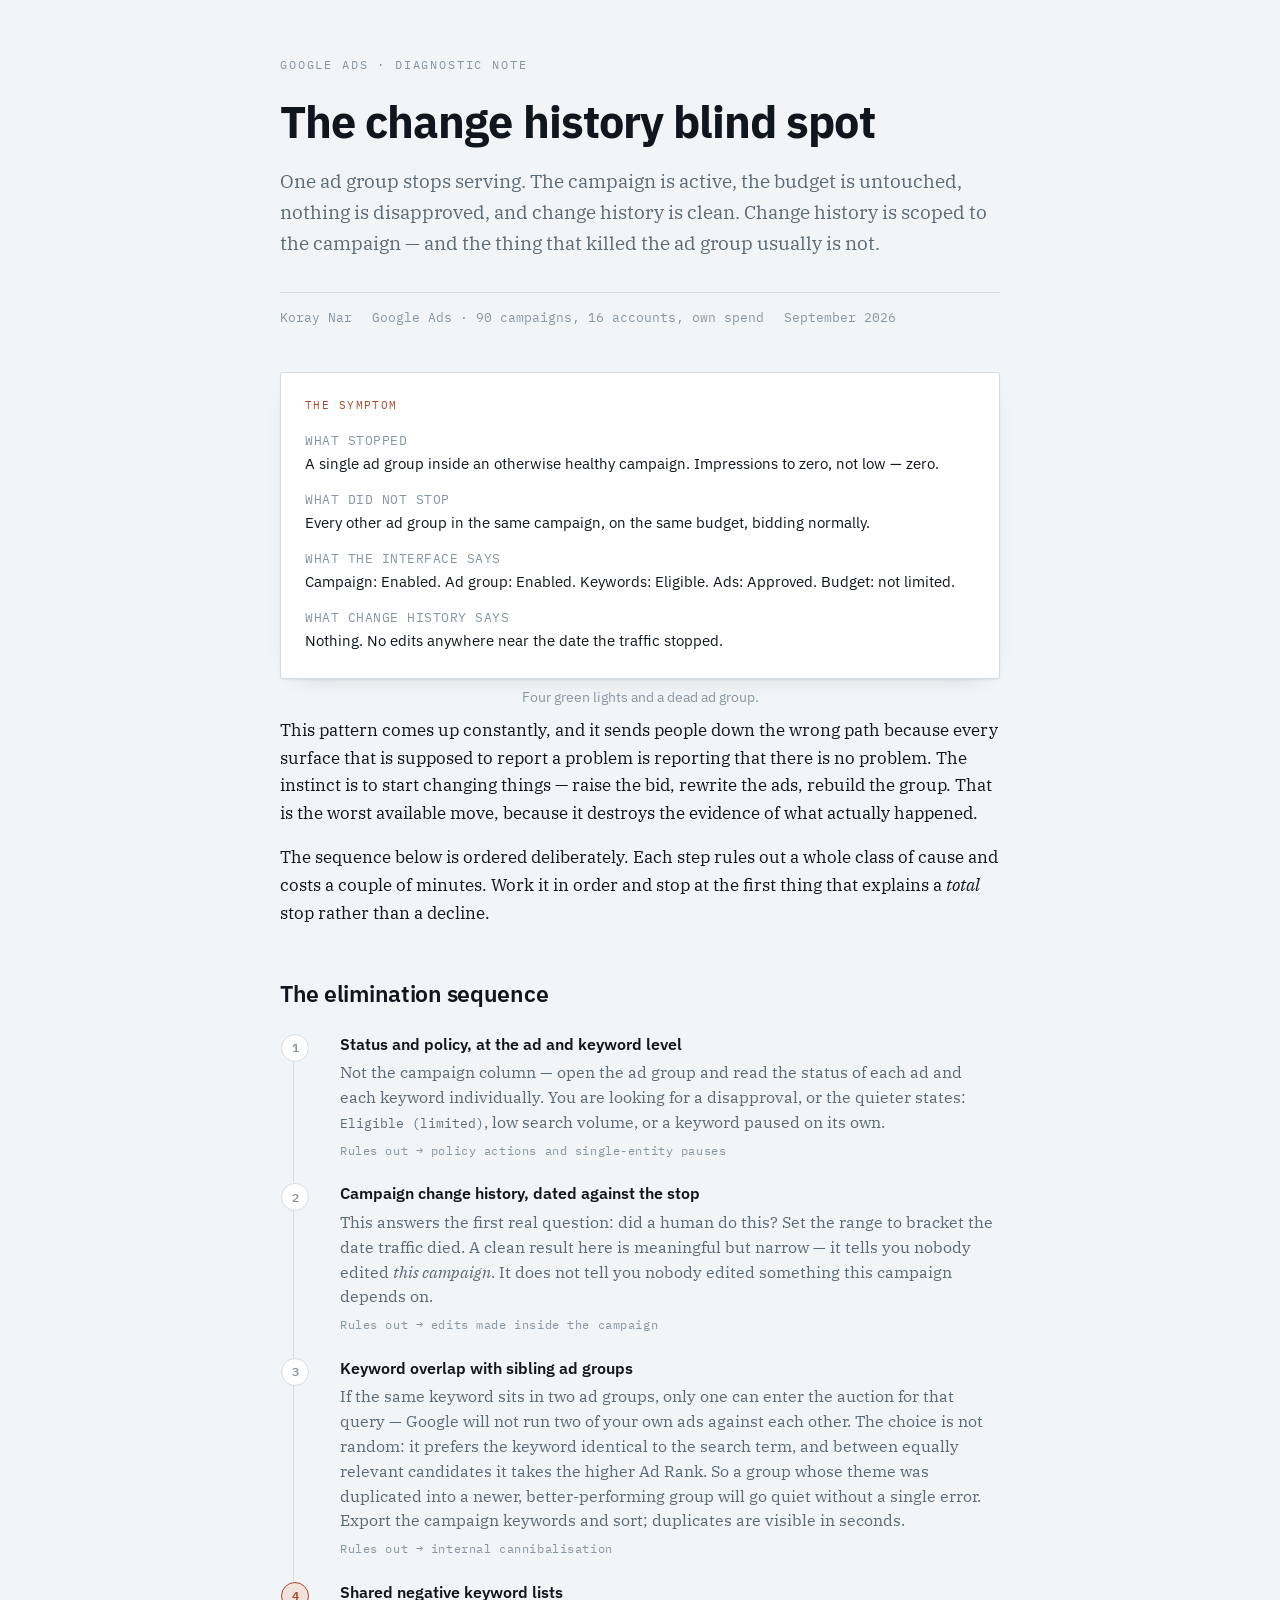
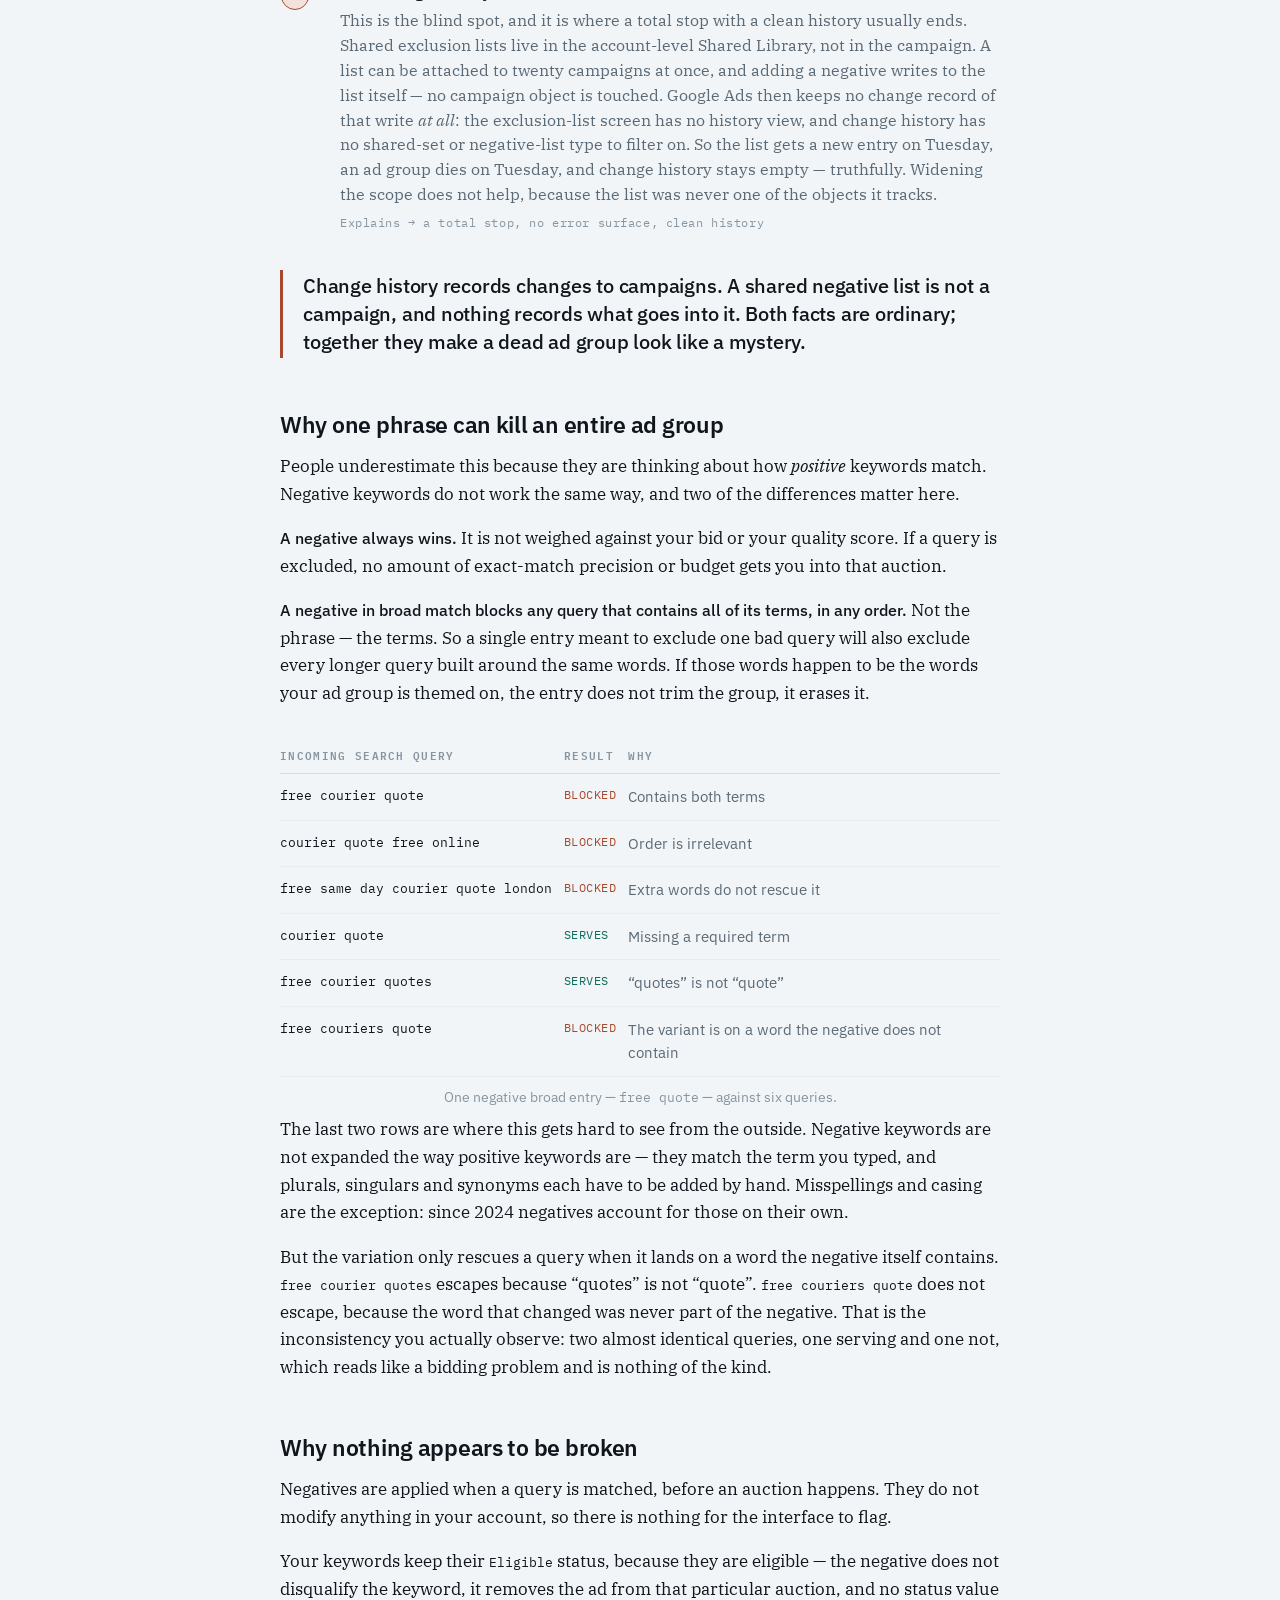
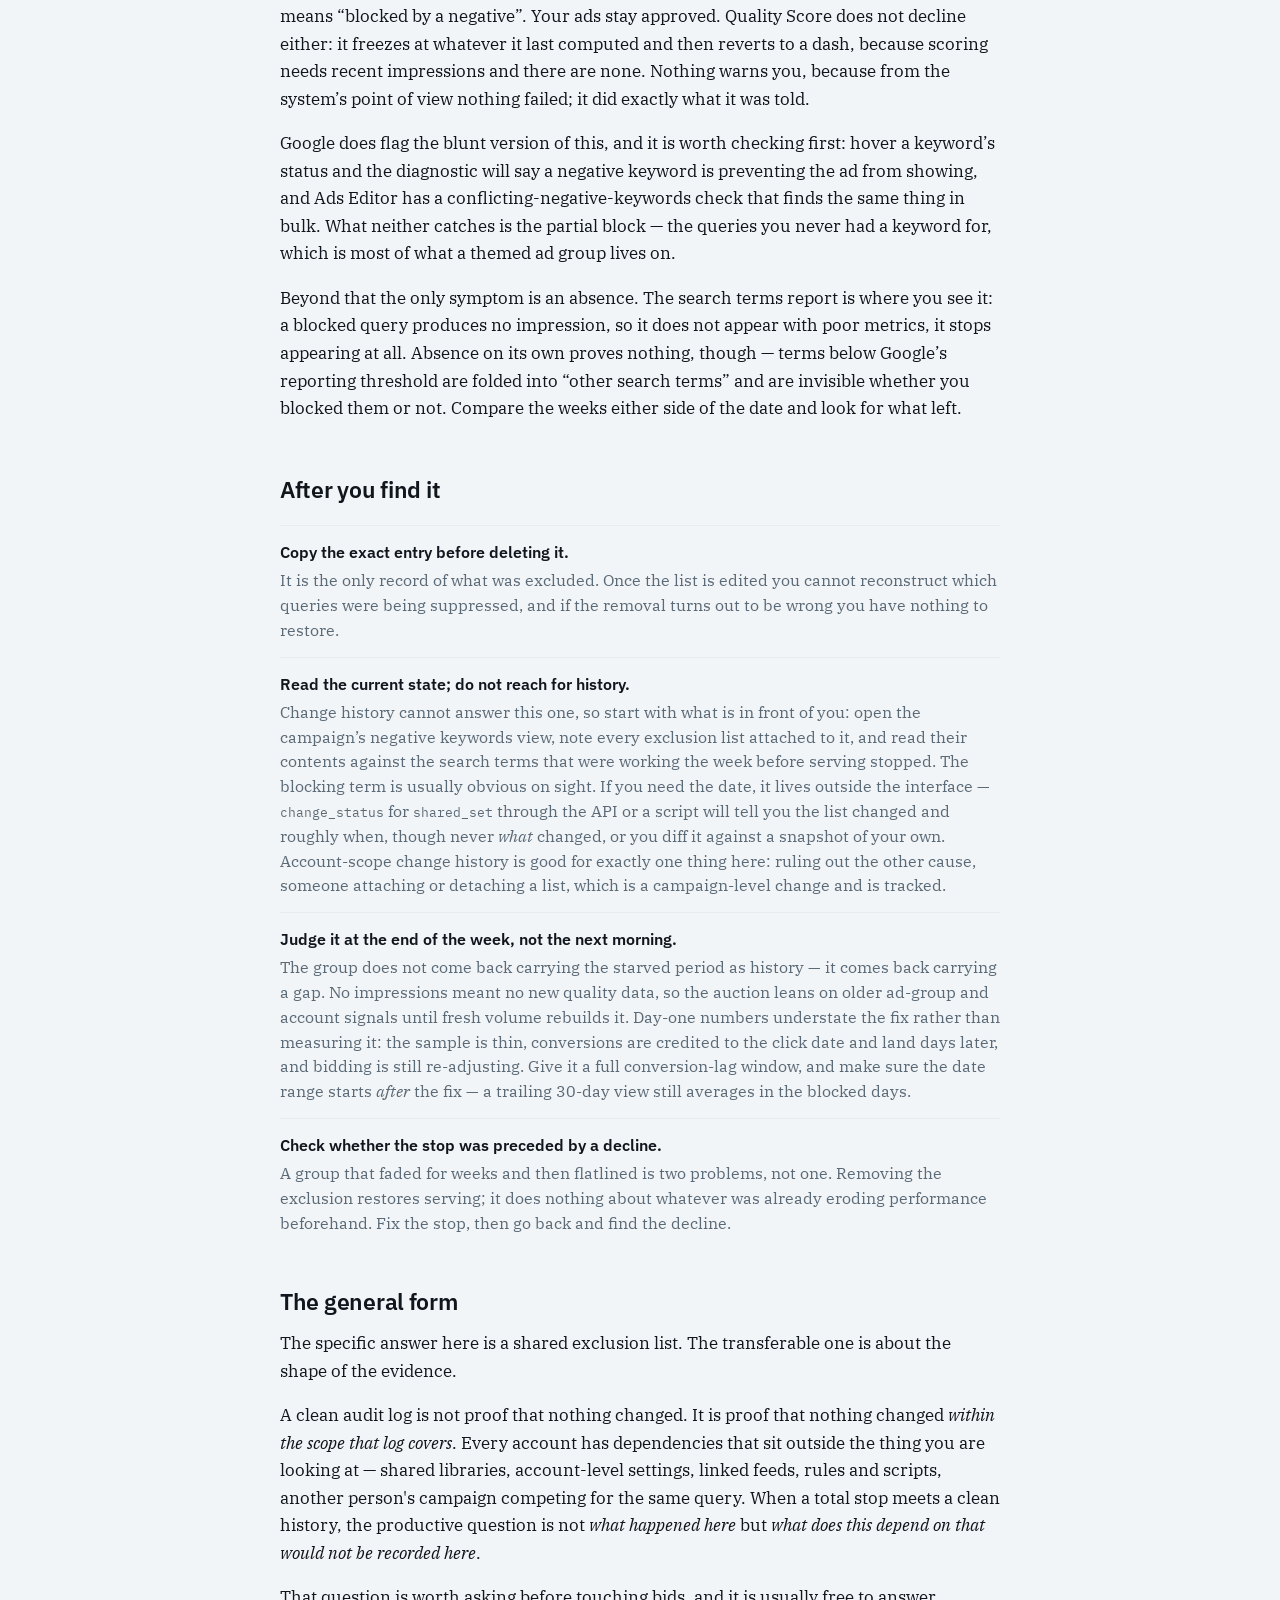
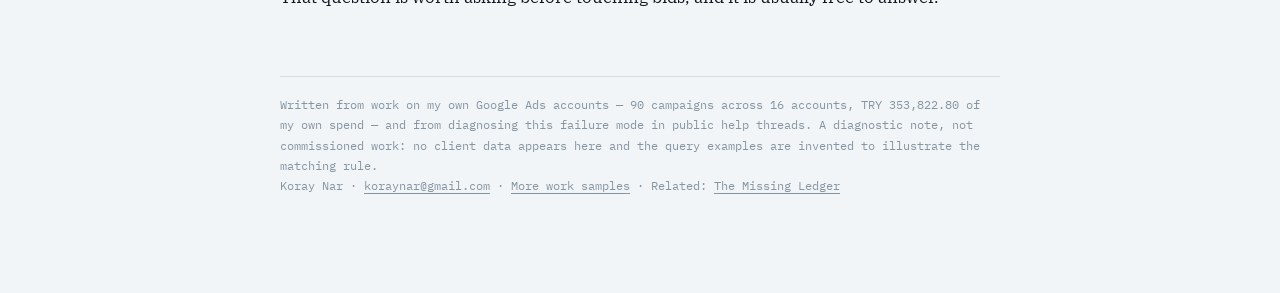
==== change-history-blind-spot/index.html @ 6f990b81 "Add Google Ads diagnostic note: the change history blind spot Why an ad group can stop serving compl" ====
<!doctype html>
<html lang="en">
<head>
<meta charset="utf-8">
<title>The Change History Blind Spot — a Google Ads diagnostic note</title>
<meta name="viewport" content="width=device-width,initial-scale=1">
<meta name="description" content="One ad group stops serving. The campaign is active, the budget is untouched, and change history is clean. Change history is scoped to the campaign — and the thing that killed the ad group usually is not.">
<meta name="author" content="Koray Nar">
<link rel="canonical" href="https://koraynar.github.io/research-samples/change-history-blind-spot/">
<meta property="og:type" content="article">
<meta property="og:site_name" content="Koray Nar — work samples">
<meta property="og:title" content="The Change History Blind Spot — a Google Ads diagnostic note">
<meta property="og:description" content="One ad group stops serving. The campaign is active, the budget is untouched, and change history is clean. Change history is scoped to the campaign — and the thing that killed the ad group usually is not.">
<meta property="og:url" content="https://koraynar.github.io/research-samples/change-history-blind-spot/">
<meta property="og:image" content="https://koraynar.github.io/research-samples/change-history-blind-spot/cover.png">
<meta property="og:image:width" content="1600">
<meta property="og:image:height" content="1200">
<meta name="twitter:card" content="summary_large_image">
<meta name="twitter:title" content="The Change History Blind Spot — a Google Ads diagnostic note">
<meta name="twitter:description" content="One ad group stops serving. The campaign is active, the budget is untouched, and change history is clean. Here is what change history cannot show you.">
<meta name="twitter:image" content="https://koraynar.github.io/research-samples/change-history-blind-spot/cover.png">
</head>
<body>
<link rel="preconnect" href="https://fonts.googleapis.com">
<link rel="preconnect" href="https://fonts.gstatic.com" crossorigin>
<link rel="stylesheet" href="https://fonts.googleapis.com/css2?family=IBM+Plex+Mono:wght@400;500;600&family=IBM+Plex+Sans:wght@400;500;600;700&family=IBM+Plex+Serif:ital,wght@0,400;0,500;1,400&display=swap">
<style>
  :root {
    --paper:      #f2f5f7;
    --card:       #ffffff;
    --ink:        #10161d;
    --muted:      #5b6a77;
    --faint:      #8695a2;
    --rule:       #d5dde3;
    --rule-soft:  #e6ecf0;
    --live:       #0d6b5a;
    --live-soft:  #d9ebe6;
    --dead:       #a8482c;
    --dead-soft:  #f3e2dc;
    --shadow:     0 1px 2px rgba(16,22,29,.06), 0 8px 24px -18px rgba(16,22,29,.35);
    --sans: "IBM Plex Sans", -apple-system, BlinkMacSystemFont, "Segoe UI", sans-serif;
    --serif:"IBM Plex Serif", Georgia, "Times New Roman", serif;
    --mono: "IBM Plex Mono", ui-monospace, "SF Mono", Menlo, monospace;
  }
  @media (prefers-color-scheme: dark) {
    :root:not([data-theme="light"]) {
      --paper:#0d1319; --card:#141d25; --ink:#e7edf2; --muted:#9aabb8; --faint:#6d7f8c;
      --rule:#26333d; --rule-soft:#1c262f;
      --live:#4cc2a6; --live-soft:#13312b; --dead:#e08b6b; --dead-soft:#33201a;
      --shadow:0 1px 2px rgba(0,0,0,.4), 0 8px 24px -18px rgba(0,0,0,.9);
    }
  }
  :root[data-theme="dark"] {
    --paper:#0d1319; --card:#141d25; --ink:#e7edf2; --muted:#9aabb8; --faint:#6d7f8c;
    --rule:#26333d; --rule-soft:#1c262f;
    --live:#4cc2a6; --live-soft:#13312b; --dead:#e08b6b; --dead-soft:#33201a;
    --shadow:0 1px 2px rgba(0,0,0,.4), 0 8px 24px -18px rgba(0,0,0,.9);
  }

  * { box-sizing: border-box; }
  body {
    background: var(--paper); color: var(--ink);
    font-family: var(--serif); font-size: 17px; line-height: 1.62;
    margin: 0; padding: 0 20px 96px; -webkit-font-smoothing: antialiased;
  }
  .wrap { max-width: 720px; margin: 0 auto; }

  header { padding: 56px 0 0; }
  .eyebrow {
    font-family: var(--mono); font-size: 11.5px; letter-spacing: .16em;
    text-transform: uppercase; color: var(--faint); margin: 0 0 22px;
  }
  h1 {
    font-family: var(--sans); font-weight: 700;
    font-size: clamp(31px, 5.4vw, 45px); line-height: 1.1;
    letter-spacing: -.021em; text-wrap: balance; margin: 0 0 20px;
  }
  .standfirst { font-size: 19px; color: var(--muted); margin: 0 0 34px; text-wrap: pretty; }
  .byline {
    font-family: var(--mono); font-size: 12.5px; color: var(--faint);
    border-top: 1px solid var(--rule); padding-top: 14px;
    display: flex; flex-wrap: wrap; gap: 6px 20px;
  }

  h2 {
    font-family: var(--sans); font-weight: 600; font-size: 23px;
    letter-spacing: -.012em; line-height: 1.25; text-wrap: balance; margin: 52px 0 14px;
  }
  h3 {
    font-family: var(--mono); font-weight: 600; font-size: 12px;
    letter-spacing: .13em; text-transform: uppercase; color: var(--faint); margin: 36px 0 12px;
  }
  p { margin: 0 0 17px; }
  strong { font-weight: 500; font-family: var(--sans); font-size: 16.4px; }
  a { color: inherit; text-decoration-color: var(--faint); text-underline-offset: 3px; }

  .pull {
    font-family: var(--sans); font-weight: 500; font-size: 20px; line-height: 1.4;
    letter-spacing: -.011em; color: var(--ink);
    border-left: 3px solid var(--dead); padding: 2px 0 2px 20px; margin: 34px 0;
  }

  /* symptom card */
  .symptom {
    background: var(--card); border: 1px solid var(--rule); border-radius: 3px;
    padding: 24px 24px 12px; box-shadow: var(--shadow); margin: 44px 0 8px;
  }
  .symptom .src {
    font-family: var(--mono); font-size: 11px; letter-spacing: .13em;
    text-transform: uppercase; color: var(--dead); margin: 0 0 16px;
  }
  .symptom dl { margin: 0; }
  .symptom dt {
    font-family: var(--mono); font-size: 12.5px; color: var(--faint);
    letter-spacing: .04em; margin: 0;
  }
  .symptom dd {
    font-family: var(--sans); font-size: 15px; color: var(--ink);
    margin: 2px 0 15px; line-height: 1.45;
  }
  .caption {
    font-family: var(--sans); font-size: 13.5px; color: var(--faint);
    text-align: center; margin: 0 0 8px;
  }

  /* elimination sequence */
  ol.seq { list-style: none; counter-reset: step; padding: 0; margin: 26px 0 8px; }
  ol.seq > li {
    counter-increment: step; position: relative;
    padding: 0 0 22px 46px; border-left: 1px solid var(--rule); margin-left: 13px;
  }
  ol.seq > li:last-child { border-left-color: transparent; padding-bottom: 4px; }
  ol.seq > li::before {
    content: counter(step); position: absolute; left: -13px; top: 0;
    width: 26px; height: 26px; border-radius: 50%;
    background: var(--card); border: 1px solid var(--rule); color: var(--faint);
    font-family: var(--mono); font-size: 12px; font-weight: 600;
    display: flex; align-items: center; justify-content: center;
  }
  ol.seq > li.found::before {
    background: var(--dead-soft); border-color: var(--dead); color: var(--dead);
  }
  ol.seq .step-t {
    font-family: var(--sans); font-weight: 600; font-size: 16px;
    margin: 1px 0 5px; line-height: 1.35;
  }
  ol.seq .step-b { font-size: 16px; color: var(--muted); margin: 0; line-height: 1.55; }
  ol.seq .rules-out {
    font-family: var(--mono); font-size: 11.5px; letter-spacing: .05em;
    color: var(--faint); margin: 7px 0 0;
  }

  /* match-type table */
  .tbl { width: 100%; border-collapse: collapse; margin: 22px 0 10px; font-family: var(--sans); font-size: 14.5px; }
  .tbl th {
    font-family: var(--mono); font-size: 11px; letter-spacing: .12em; text-transform: uppercase;
    color: var(--faint); text-align: left; font-weight: 600;
    border-bottom: 1px solid var(--rule); padding: 0 12px 9px 0;
  }
  .tbl td { border-bottom: 1px solid var(--rule-soft); padding: 11px 12px 11px 0; vertical-align: top; color: var(--muted); }
  .tbl td.q { font-family: var(--mono); font-size: 13px; color: var(--ink); white-space: nowrap; }
  .tbl td.v { font-family: var(--mono); font-size: 12px; letter-spacing: .04em; white-space: nowrap; }
  .tbl .blocked { color: var(--dead); }
  .tbl .serves  { color: var(--live); }
  .tblwrap { overflow-x: auto; }

  .checks { margin: 22px 0 8px; padding: 0; list-style: none; }
  .checks li {
    border-top: 1px solid var(--rule-soft); padding: 14px 0 0; margin: 0 0 14px;
    font-size: 16px; color: var(--muted); line-height: 1.55;
  }
  .checks li b {
    display: block; font-family: var(--sans); font-weight: 600; font-size: 15.5px;
    color: var(--ink); margin: 0 0 4px;
  }

  footer {
    margin: 64px 0 0; border-top: 1px solid var(--rule); padding-top: 18px;
    font-family: var(--mono); font-size: 12px; color: var(--faint); line-height: 1.7;
  }
  footer a { color: var(--faint); }
</style>

<div class="wrap">
<header>
  <p class="eyebrow">Google Ads · Diagnostic note</p>
  <h1>The change history blind spot</h1>
  <p class="standfirst">One ad group stops serving. The campaign is active, the budget is untouched, nothing is disapproved, and change history is clean. Change history is scoped to the campaign — and the thing that killed the ad group usually is not.</p>
  <p class="byline">
    <span>Koray Nar</span>
    <span>Google Ads · 90 campaigns, 16 accounts, own spend</span>
    <span>September 2026</span>
  </p>
</header>

<div class="symptom">
  <p class="src">The symptom</p>
  <dl>
    <dt>WHAT STOPPED</dt>
    <dd>A single ad group inside an otherwise healthy campaign. Impressions to zero, not low — zero.</dd>
    <dt>WHAT DID NOT STOP</dt>
    <dd>Every other ad group in the same campaign, on the same budget, bidding normally.</dd>
    <dt>WHAT THE INTERFACE SAYS</dt>
    <dd>Campaign: Enabled. Ad group: Enabled. Keywords: Eligible. Ads: Approved. Budget: not limited.</dd>
    <dt>WHAT CHANGE HISTORY SAYS</dt>
    <dd>Nothing. No edits anywhere near the date the traffic stopped.</dd>
  </dl>
</div>
<p class="caption">Four green lights and a dead ad group.</p>

<p>This pattern comes up constantly, and it sends people down the wrong path because every surface that is supposed to report a problem is reporting that there is no problem. The instinct is to start changing things — raise the bid, rewrite the ads, rebuild the group. That is the worst available move, because it destroys the evidence of what actually happened.</p>

<p>The sequence below is ordered deliberately. Each step rules out a whole class of cause and costs a couple of minutes. Work it in order and stop at the first thing that explains a <em>total</em> stop rather than a decline.</p>

<h2>The elimination sequence</h2>

<ol class="seq">
  <li>
    <p class="step-t">Status and policy, at the ad and keyword level</p>
    <p class="step-b">Not the campaign column — open the ad group and read the status of each ad and each keyword individually. You are looking for a disapproval, or the quieter states: <span style="font-family:var(--mono);font-size:13px">Eligible (limited)</span>, low search volume, or a keyword paused on its own.</p>
    <p class="rules-out">Rules out → policy actions and single-entity pauses</p>
  </li>
  <li>
    <p class="step-t">Campaign change history, dated against the stop</p>
    <p class="step-b">This answers the first real question: did a human do this? Set the range to bracket the date traffic died. A clean result here is meaningful but narrow — it tells you nobody edited <em>this campaign</em>. It does not tell you nobody edited something this campaign depends on.</p>
    <p class="rules-out">Rules out → edits made inside the campaign</p>
  </li>
  <li>
    <p class="step-t">Keyword overlap with sibling ad groups</p>
    <p class="step-b">If the same keyword sits in two ad groups, only one can enter the auction for that query — Google will not run two of your own ads against each other. The choice is not random: it prefers the keyword identical to the search term, and between equally relevant candidates it takes the higher Ad Rank. So a group whose theme was duplicated into a newer, better-performing group will go quiet without a single error. Export the campaign keywords and sort; duplicates are visible in seconds.</p>
    <p class="rules-out">Rules out → internal cannibalisation</p>
  </li>
  <li class="found">
    <p class="step-t">Shared negative keyword lists</p>
    <p class="step-b">This is the blind spot, and it is where a total stop with a clean history usually ends. Shared exclusion lists live in the account-level Shared Library, not in the campaign. A list can be attached to twenty campaigns at once, and adding a negative writes to the list itself — no campaign object is touched. Google Ads then keeps no change record of that write <em>at all</em>: the exclusion-list screen has no history view, and change history has no shared-set or negative-list type to filter on. So the list gets a new entry on Tuesday, an ad group dies on Tuesday, and change history stays empty — truthfully. Widening the scope does not help, because the list was never one of the objects it tracks.</p>
    <p class="rules-out">Explains → a total stop, no error surface, clean history</p>
  </li>
</ol>

<p class="pull">Change history records changes to campaigns. A shared negative list is not a campaign, and nothing records what goes into it. Both facts are ordinary; together they make a dead ad group look like a mystery.</p>

<h2>Why one phrase can kill an entire ad group</h2>

<p>People underestimate this because they are thinking about how <em>positive</em> keywords match. Negative keywords do not work the same way, and two of the differences matter here.</p>

<p><strong>A negative always wins.</strong> It is not weighed against your bid or your quality score. If a query is excluded, no amount of exact-match precision or budget gets you into that auction.</p>

<p><strong>A negative in broad match blocks any query that contains all of its terms, in any order.</strong> Not the phrase — the terms. So a single entry meant to exclude one bad query will also exclude every longer query built around the same words. If those words happen to be the words your ad group is themed on, the entry does not trim the group, it erases it.</p>

<div class="tblwrap">
<table class="tbl">
  <thead><tr><th>Incoming search query</th><th>Result</th><th>Why</th></tr></thead>
  <tbody>
    <tr><td class="q">free courier quote</td><td class="v blocked">BLOCKED</td><td>Contains both terms</td></tr>
    <tr><td class="q">courier quote free online</td><td class="v blocked">BLOCKED</td><td>Order is irrelevant</td></tr>
    <tr><td class="q">free same day courier quote london</td><td class="v blocked">BLOCKED</td><td>Extra words do not rescue it</td></tr>
    <tr><td class="q">courier quote</td><td class="v serves">SERVES</td><td>Missing a required term</td></tr>
    <tr><td class="q">free courier quotes</td><td class="v serves">SERVES</td><td>“quotes” is not “quote”</td></tr>
    <tr><td class="q">free couriers quote</td><td class="v blocked">BLOCKED</td><td>The variant is on a word the negative does not contain</td></tr>
  </tbody>
</table>
</div>
<p class="caption">One negative broad entry — <span style="font-family:var(--mono);font-size:13px">free quote</span> — against six queries.</p>

<p>The last two rows are where this gets hard to see from the outside. Negative keywords are not expanded the way positive keywords are — they match the term you typed, and plurals, singulars and synonyms each have to be added by hand. Misspellings and casing are the exception: since 2024 negatives account for those on their own.</p>

<p>But the variation only rescues a query when it lands on a word the negative itself contains. <span style="font-family:var(--mono);font-size:13px">free courier quotes</span> escapes because “quotes” is not “quote”. <span style="font-family:var(--mono);font-size:13px">free couriers quote</span> does not escape, because the word that changed was never part of the negative. That is the inconsistency you actually observe: two almost identical queries, one serving and one not, which reads like a bidding problem and is nothing of the kind.</p>

<h2>Why nothing appears to be broken</h2>

<p>Negatives are applied when a query is matched, before an auction happens. They do not modify anything in your account, so there is nothing for the interface to flag.</p>

<p>Your keywords keep their <span style="font-family:var(--mono);font-size:13px">Eligible</span> status, because they are eligible — the negative does not disqualify the keyword, it removes the ad from that particular auction, and no status value means “blocked by a negative”. Your ads stay approved. Quality Score does not decline either: it freezes at whatever it last computed and then reverts to a dash, because scoring needs recent impressions and there are none. Nothing warns you, because from the system’s point of view nothing failed; it did exactly what it was told.</p>

<p>Google does flag the blunt version of this, and it is worth checking first: hover a keyword’s status and the diagnostic will say a negative keyword is preventing the ad from showing, and Ads Editor has a conflicting-negative-keywords check that finds the same thing in bulk. What neither catches is the partial block — the queries you never had a keyword for, which is most of what a themed ad group lives on.</p>

<p>Beyond that the only symptom is an absence. The search terms report is where you see it: a blocked query produces no impression, so it does not appear with poor metrics, it stops appearing at all. Absence on its own proves nothing, though — terms below Google’s reporting threshold are folded into “other search terms” and are invisible whether you blocked them or not. Compare the weeks either side of the date and look for what left.</p>

<h2>After you find it</h2>

<ul class="checks">
  <li><b>Copy the exact entry before deleting it.</b> It is the only record of what was excluded. Once the list is edited you cannot reconstruct which queries were being suppressed, and if the removal turns out to be wrong you have nothing to restore.</li>
  <li><b>Read the current state; do not reach for history.</b> Change history cannot answer this one, so start with what is in front of you: open the campaign’s negative keywords view, note every exclusion list attached to it, and read their contents against the search terms that were working the week before serving stopped. The blocking term is usually obvious on sight. If you need the date, it lives outside the interface — <span style="font-family:var(--mono);font-size:13px">change_status</span> for <span style="font-family:var(--mono);font-size:13px">shared_set</span> through the API or a script will tell you the list changed and roughly when, though never <em>what</em> changed, or you diff it against a snapshot of your own. Account-scope change history is good for exactly one thing here: ruling out the other cause, someone attaching or detaching a list, which is a campaign-level change and is tracked.</li>
  <li><b>Judge it at the end of the week, not the next morning.</b> The group does not come back carrying the starved period as history — it comes back carrying a gap. No impressions meant no new quality data, so the auction leans on older ad-group and account signals until fresh volume rebuilds it. Day-one numbers understate the fix rather than measuring it: the sample is thin, conversions are credited to the click date and land days later, and bidding is still re-adjusting. Give it a full conversion-lag window, and make sure the date range starts <em>after</em> the fix — a trailing 30-day view still averages in the blocked days.</li>
  <li><b>Check whether the stop was preceded by a decline.</b> A group that faded for weeks and then flatlined is two problems, not one. Removing the exclusion restores serving; it does nothing about whatever was already eroding performance beforehand. Fix the stop, then go back and find the decline.</li>
</ul>

<h2>The general form</h2>

<p>The specific answer here is a shared exclusion list. The transferable one is about the shape of the evidence.</p>

<p>A clean audit log is not proof that nothing changed. It is proof that nothing changed <em>within the scope that log covers</em>. Every account has dependencies that sit outside the thing you are looking at — shared libraries, account-level settings, linked feeds, rules and scripts, another person's campaign competing for the same query. When a total stop meets a clean history, the productive question is not <em>what happened here</em> but <em>what does this depend on that would not be recorded here</em>.</p>

<p>That question is worth asking before touching bids, and it is usually free to answer.</p>

<footer>
  Written from work on my own Google Ads accounts — 90 campaigns across 16 accounts, TRY 353,822.80 of my own spend — and from diagnosing this failure mode in public help threads. A diagnostic note, not commissioned work: no client data appears here and the query examples are invented to illustrate the matching rule.<br>
  Koray Nar · <a href="mailto:koraynar@gmail.com">koraynar@gmail.com</a> · <a href="../">More work samples</a> · Related: <a href="../missing-ledger/">The Missing Ledger</a>
</footer>
</div>
</body>
</html>
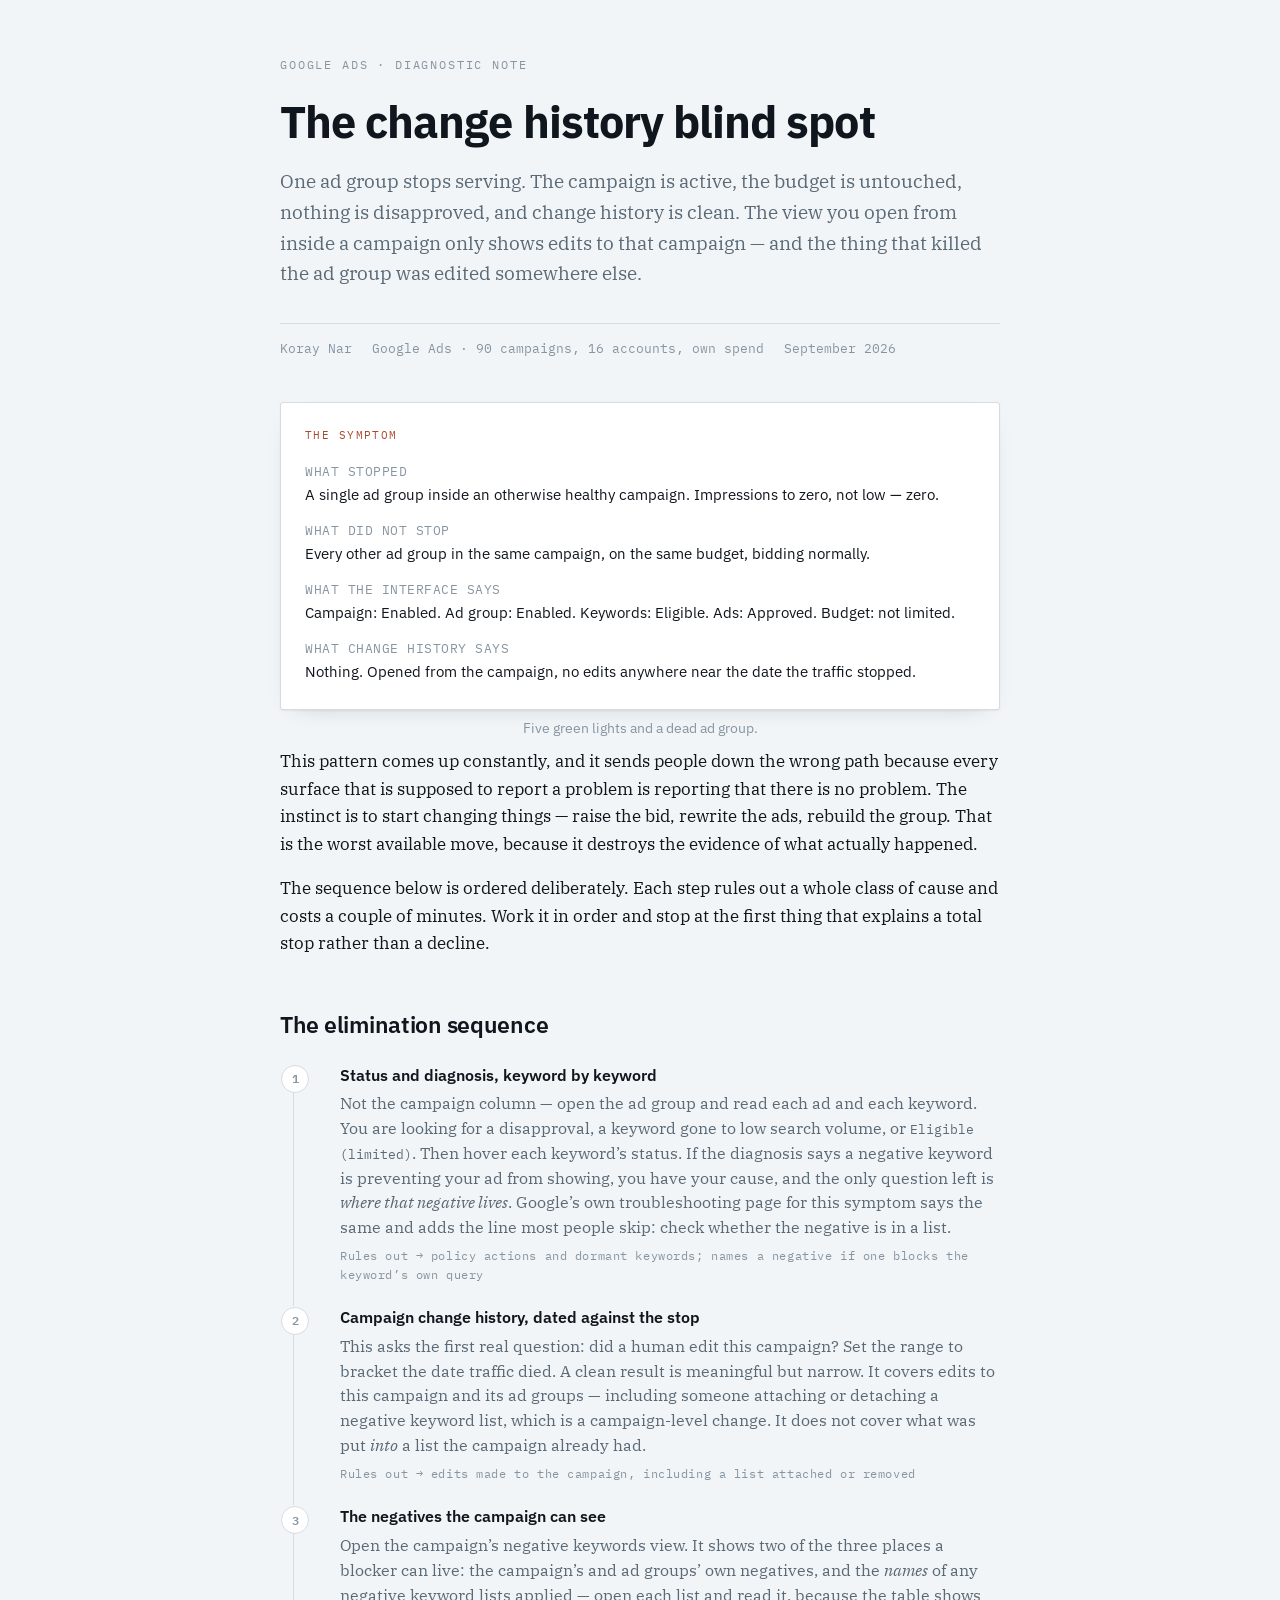
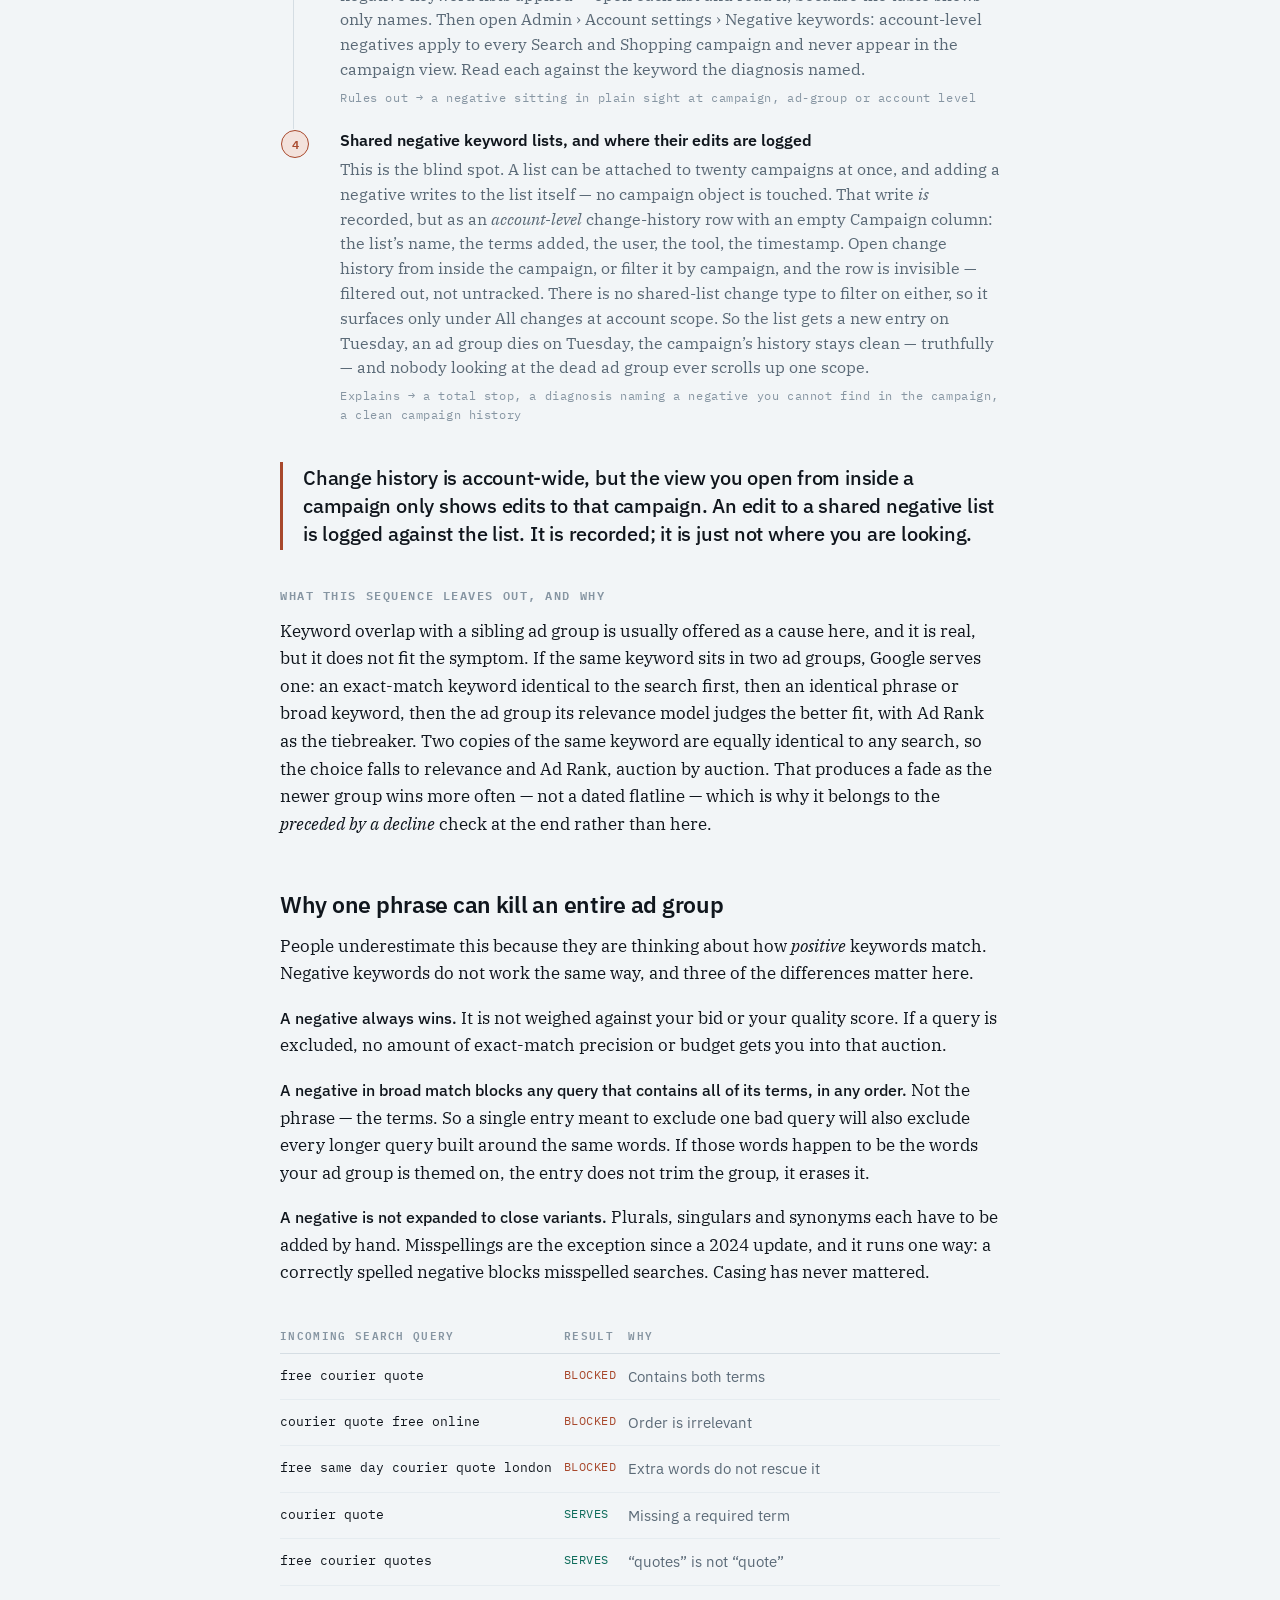
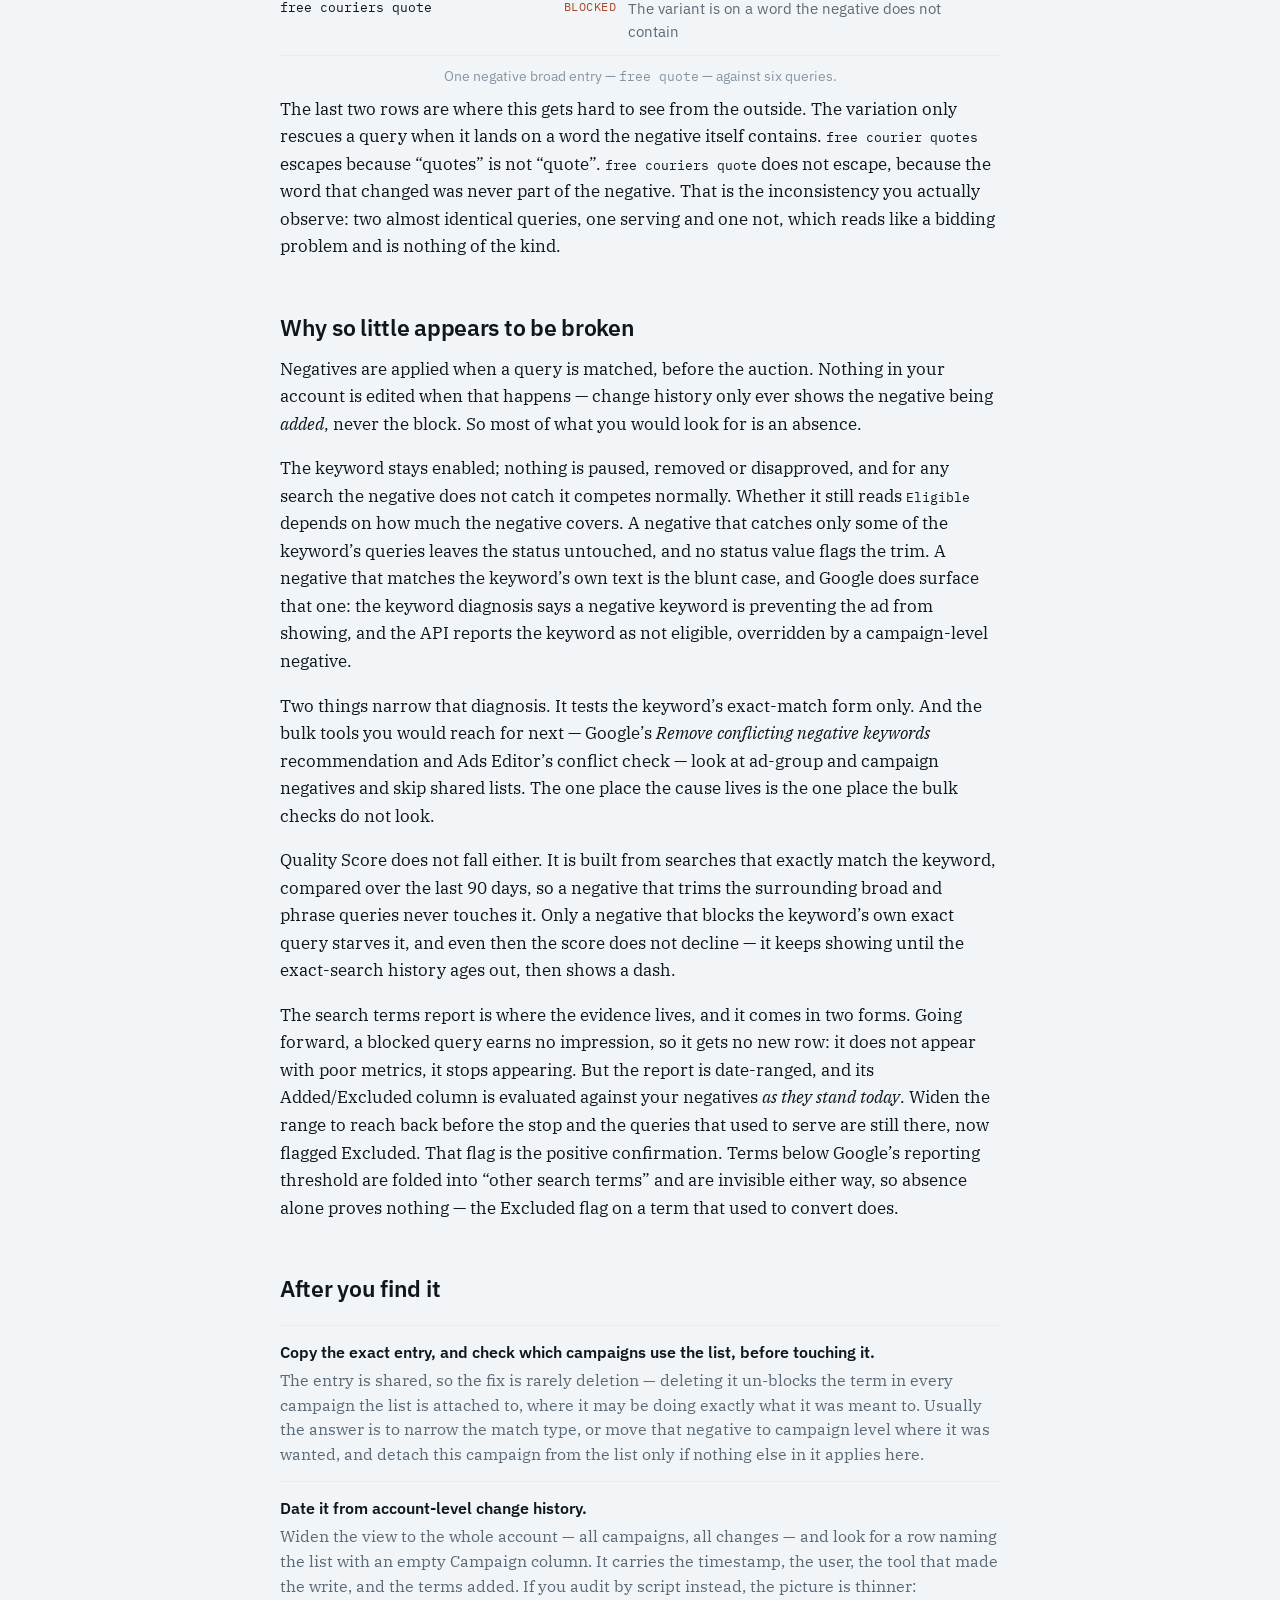
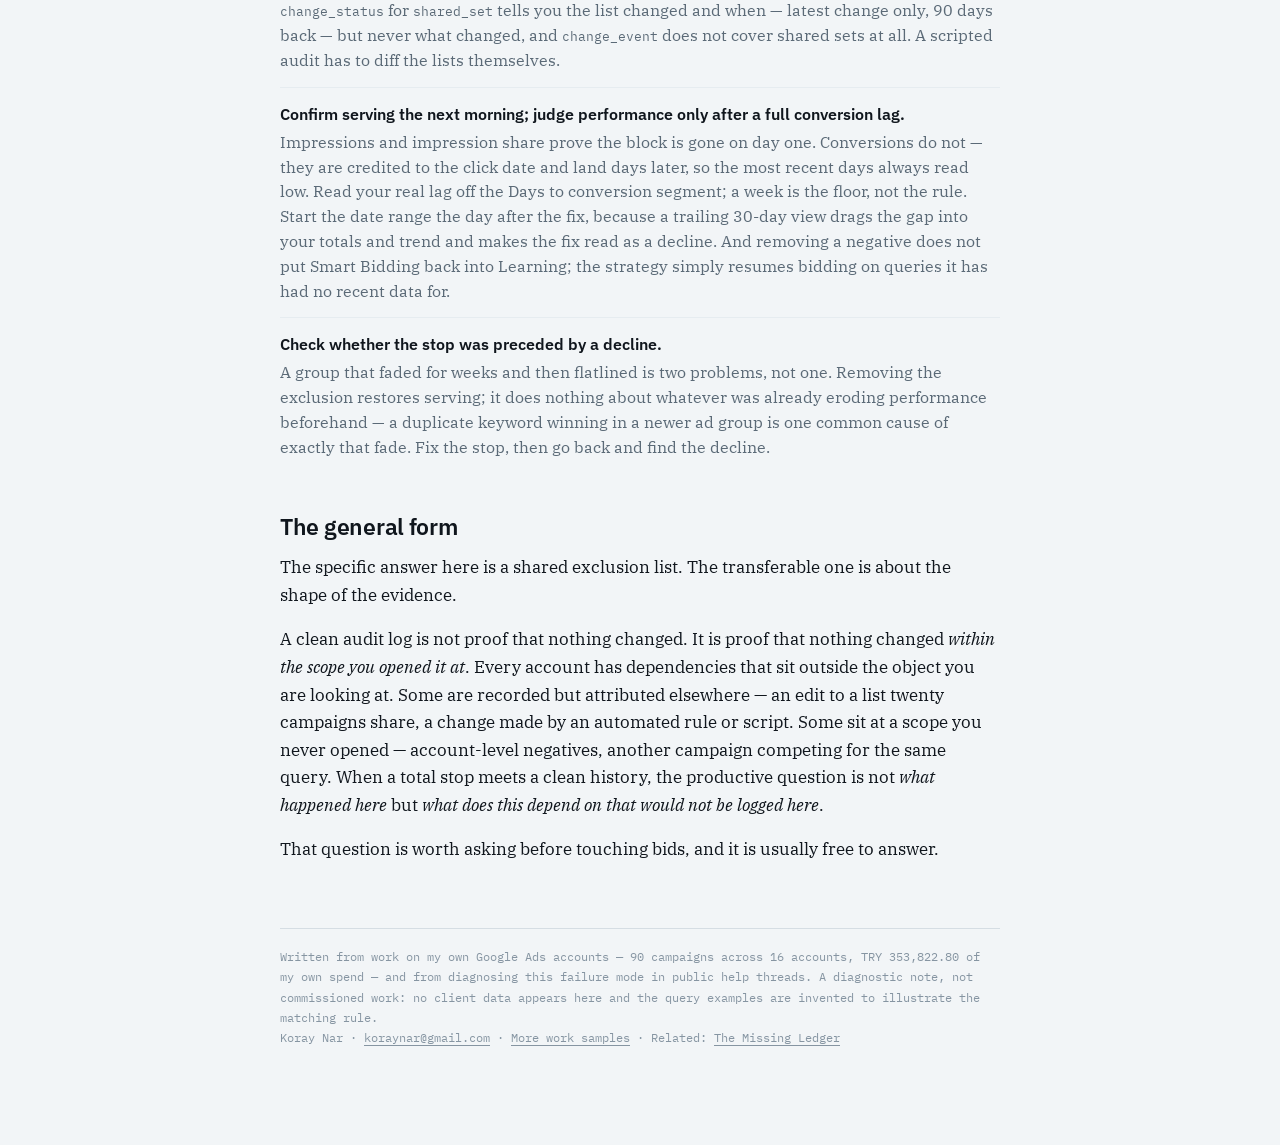
==== commit f444e25a: "Correct the central mechanism: the shared-list edit IS logged, one scope up Second verification pass" ====
--- a/change-history-blind-spot/index.html
+++ b/change-history-blind-spot/index.html
@@ -4,20 +4,20 @@
 <meta charset="utf-8">
 <title>The Change History Blind Spot — a Google Ads diagnostic note</title>
 <meta name="viewport" content="width=device-width,initial-scale=1">
-<meta name="description" content="One ad group stops serving. The campaign is active, the budget is untouched, and change history is clean. Change history is scoped to the campaign — and the thing that killed the ad group usually is not.">
+<meta name="description" content="One ad group stops serving. The campaign is active, the budget is untouched, nothing is disapproved, and change history is clean. The view you open from inside a campaign only shows edits to that campaign &mdash; and the thing that killed the ad group was edited somewhere else.">
 <meta name="author" content="Koray Nar">
 <link rel="canonical" href="https://koraynar.github.io/research-samples/change-history-blind-spot/">
 <meta property="og:type" content="article">
 <meta property="og:site_name" content="Koray Nar — work samples">
 <meta property="og:title" content="The Change History Blind Spot — a Google Ads diagnostic note">
-<meta property="og:description" content="One ad group stops serving. The campaign is active, the budget is untouched, and change history is clean. Change history is scoped to the campaign — and the thing that killed the ad group usually is not.">
+<meta property="og:description" content="One ad group stops serving. The campaign is active, the budget is untouched, nothing is disapproved, and change history is clean. The view you open from inside a campaign only shows edits to that campaign &mdash; and the thing that killed the ad group was edited somewhere else.">
 <meta property="og:url" content="https://koraynar.github.io/research-samples/change-history-blind-spot/">
 <meta property="og:image" content="https://koraynar.github.io/research-samples/change-history-blind-spot/cover.png">
 <meta property="og:image:width" content="1600">
 <meta property="og:image:height" content="1200">
 <meta name="twitter:card" content="summary_large_image">
 <meta name="twitter:title" content="The Change History Blind Spot — a Google Ads diagnostic note">
-<meta name="twitter:description" content="One ad group stops serving. The campaign is active, the budget is untouched, and change history is clean. Here is what change history cannot show you.">
+<meta name="twitter:description" content="One ad group stops serving. Every status reads healthy and change history is clean. Here is what the campaign view cannot show you.">
 <meta name="twitter:image" content="https://koraynar.github.io/research-samples/change-history-blind-spot/cover.png">
 </head>
 <body>
@@ -185,7 +185,7 @@
 <header>
   <p class="eyebrow">Google Ads · Diagnostic note</p>
   <h1>The change history blind spot</h1>
-  <p class="standfirst">One ad group stops serving. The campaign is active, the budget is untouched, nothing is disapproved, and change history is clean. Change history is scoped to the campaign — and the thing that killed the ad group usually is not.</p>
+  <p class="standfirst">One ad group stops serving. The campaign is active, the budget is untouched, nothing is disapproved, and change history is clean. The view you open from inside a campaign only shows edits to that campaign &mdash; and the thing that killed the ad group was edited somewhere else.</p>
   <p class="byline">
     <span>Koray Nar</span>
     <span>Google Ads · 90 campaigns, 16 accounts, own spend</span>
@@ -197,55 +197,61 @@
   <p class="src">The symptom</p>
   <dl>
     <dt>WHAT STOPPED</dt>
-    <dd>A single ad group inside an otherwise healthy campaign. Impressions to zero, not low — zero.</dd>
+    <dd>A single ad group inside an otherwise healthy campaign. Impressions to zero, not low &mdash; zero.</dd>
     <dt>WHAT DID NOT STOP</dt>
     <dd>Every other ad group in the same campaign, on the same budget, bidding normally.</dd>
     <dt>WHAT THE INTERFACE SAYS</dt>
     <dd>Campaign: Enabled. Ad group: Enabled. Keywords: Eligible. Ads: Approved. Budget: not limited.</dd>
     <dt>WHAT CHANGE HISTORY SAYS</dt>
-    <dd>Nothing. No edits anywhere near the date the traffic stopped.</dd>
+    <dd>Nothing. Opened from the campaign, no edits anywhere near the date the traffic stopped.</dd>
   </dl>
 </div>
-<p class="caption">Four green lights and a dead ad group.</p>
-
-<p>This pattern comes up constantly, and it sends people down the wrong path because every surface that is supposed to report a problem is reporting that there is no problem. The instinct is to start changing things — raise the bid, rewrite the ads, rebuild the group. That is the worst available move, because it destroys the evidence of what actually happened.</p>
-
-<p>The sequence below is ordered deliberately. Each step rules out a whole class of cause and costs a couple of minutes. Work it in order and stop at the first thing that explains a <em>total</em> stop rather than a decline.</p>
+<p class="caption">Five green lights and a dead ad group.</p>
+
+<p>This pattern comes up constantly, and it sends people down the wrong path because every surface that is supposed to report a problem is reporting that there is no problem. The instinct is to start changing things &mdash; raise the bid, rewrite the ads, rebuild the group. That is the worst available move, because it destroys the evidence of what actually happened.</p>
+
+<p>The sequence below is ordered deliberately. Each step rules out a whole class of cause and costs a couple of minutes. Work it in order and stop at the first thing that explains a total stop rather than a decline.</p>
 
 <h2>The elimination sequence</h2>
 
 <ol class="seq">
   <li>
-    <p class="step-t">Status and policy, at the ad and keyword level</p>
-    <p class="step-b">Not the campaign column — open the ad group and read the status of each ad and each keyword individually. You are looking for a disapproval, or the quieter states: <span style="font-family:var(--mono);font-size:13px">Eligible (limited)</span>, low search volume, or a keyword paused on its own.</p>
-    <p class="rules-out">Rules out → policy actions and single-entity pauses</p>
+    <p class="step-t">Status and diagnosis, keyword by keyword</p>
+    <p class="step-b">Not the campaign column &mdash; open the ad group and read each ad and each keyword. You are looking for a disapproval, a keyword gone to low search volume, or <span style="font-family:var(--mono);font-size:13px">Eligible (limited)</span>. Then hover each keyword&rsquo;s status. If the diagnosis says a negative keyword is preventing your ad from showing, you have your cause, and the only question left is <em>where that negative lives</em>. Google&rsquo;s own troubleshooting page for this symptom says the same and adds the line most people skip: check whether the negative is in a list.</p>
+    <p class="rules-out">Rules out &rarr; policy actions and dormant keywords; names a negative if one blocks the keyword&rsquo;s own query</p>
   </li>
   <li>
     <p class="step-t">Campaign change history, dated against the stop</p>
-    <p class="step-b">This answers the first real question: did a human do this? Set the range to bracket the date traffic died. A clean result here is meaningful but narrow — it tells you nobody edited <em>this campaign</em>. It does not tell you nobody edited something this campaign depends on.</p>
-    <p class="rules-out">Rules out → edits made inside the campaign</p>
+    <p class="step-b">This asks the first real question: did a human edit this campaign? Set the range to bracket the date traffic died. A clean result is meaningful but narrow. It covers edits to this campaign and its ad groups &mdash; including someone attaching or detaching a negative keyword list, which is a campaign-level change. It does not cover what was put <em>into</em> a list the campaign already had.</p>
+    <p class="rules-out">Rules out &rarr; edits made to the campaign, including a list attached or removed</p>
   </li>
   <li>
-    <p class="step-t">Keyword overlap with sibling ad groups</p>
-    <p class="step-b">If the same keyword sits in two ad groups, only one can enter the auction for that query — Google will not run two of your own ads against each other. The choice is not random: it prefers the keyword identical to the search term, and between equally relevant candidates it takes the higher Ad Rank. So a group whose theme was duplicated into a newer, better-performing group will go quiet without a single error. Export the campaign keywords and sort; duplicates are visible in seconds.</p>
-    <p class="rules-out">Rules out → internal cannibalisation</p>
+    <p class="step-t">The negatives the campaign can see</p>
+    <p class="step-b">Open the campaign&rsquo;s negative keywords view. It shows two of the three places a blocker can live: the campaign&rsquo;s and ad groups&rsquo; own negatives, and the <em>names</em> of any negative keyword lists applied &mdash; open each list and read it, because the table shows only names. Then open Admin &rsaquo; Account settings &rsaquo; Negative keywords: account-level negatives apply to every Search and Shopping campaign and never appear in the campaign view. Read each against the keyword the diagnosis named.</p>
+    <p class="rules-out">Rules out &rarr; a negative sitting in plain sight at campaign, ad-group or account level</p>
   </li>
   <li class="found">
-    <p class="step-t">Shared negative keyword lists</p>
-    <p class="step-b">This is the blind spot, and it is where a total stop with a clean history usually ends. Shared exclusion lists live in the account-level Shared Library, not in the campaign. A list can be attached to twenty campaigns at once, and adding a negative writes to the list itself — no campaign object is touched. Google Ads then keeps no change record of that write <em>at all</em>: the exclusion-list screen has no history view, and change history has no shared-set or negative-list type to filter on. So the list gets a new entry on Tuesday, an ad group dies on Tuesday, and change history stays empty — truthfully. Widening the scope does not help, because the list was never one of the objects it tracks.</p>
-    <p class="rules-out">Explains → a total stop, no error surface, clean history</p>
+    <p class="step-t">Shared negative keyword lists, and where their edits are logged</p>
+    <p class="step-b">This is the blind spot. A list can be attached to twenty campaigns at once, and adding a negative writes to the list itself &mdash; no campaign object is touched. That write <em>is</em> recorded, but as an <em>account-level</em> change-history row with an empty Campaign column: the list&rsquo;s name, the terms added, the user, the tool, the timestamp. Open change history from inside the campaign, or filter it by campaign, and the row is invisible &mdash; filtered out, not untracked. There is no shared-list change type to filter on either, so it surfaces only under All changes at account scope. So the list gets a new entry on Tuesday, an ad group dies on Tuesday, the campaign&rsquo;s history stays clean &mdash; truthfully &mdash; and nobody looking at the dead ad group ever scrolls up one scope.</p>
+    <p class="rules-out">Explains &rarr; a total stop, a diagnosis naming a negative you cannot find in the campaign, a clean campaign history</p>
   </li>
 </ol>
 
-<p class="pull">Change history records changes to campaigns. A shared negative list is not a campaign, and nothing records what goes into it. Both facts are ordinary; together they make a dead ad group look like a mystery.</p>
+<p class="pull">Change history is account-wide, but the view you open from inside a campaign only shows edits to that campaign. An edit to a shared negative list is logged against the list. It is recorded; it is just not where you are looking.</p>
+
+<h3>What this sequence leaves out, and why</h3>
+
+<p>Keyword overlap with a sibling ad group is usually offered as a cause here, and it is real, but it does not fit the symptom. If the same keyword sits in two ad groups, Google serves one: an exact-match keyword identical to the search first, then an identical phrase or broad keyword, then the ad group its relevance model judges the better fit, with Ad Rank as the tiebreaker. Two copies of the same keyword are equally identical to any search, so the choice falls to relevance and Ad Rank, auction by auction. That produces a fade as the newer group wins more often &mdash; not a dated flatline &mdash; which is why it belongs to the <em>preceded by a decline</em> check at the end rather than here.</p>
 
 <h2>Why one phrase can kill an entire ad group</h2>
 
-<p>People underestimate this because they are thinking about how <em>positive</em> keywords match. Negative keywords do not work the same way, and two of the differences matter here.</p>
+<p>People underestimate this because they are thinking about how <em>positive</em> keywords match. Negative keywords do not work the same way, and three of the differences matter here.</p>
 
 <p><strong>A negative always wins.</strong> It is not weighed against your bid or your quality score. If a query is excluded, no amount of exact-match precision or budget gets you into that auction.</p>
 
-<p><strong>A negative in broad match blocks any query that contains all of its terms, in any order.</strong> Not the phrase — the terms. So a single entry meant to exclude one bad query will also exclude every longer query built around the same words. If those words happen to be the words your ad group is themed on, the entry does not trim the group, it erases it.</p>
+<p><strong>A negative in broad match blocks any query that contains all of its terms, in any order.</strong> Not the phrase &mdash; the terms. So a single entry meant to exclude one bad query will also exclude every longer query built around the same words. If those words happen to be the words your ad group is themed on, the entry does not trim the group, it erases it.</p>
+
+<p><strong>A negative is not expanded to close variants.</strong> Plurals, singulars and synonyms each have to be added by hand. Misspellings are the exception since a 2024 update, and it runs one way: a correctly spelled negative blocks misspelled searches. Casing has never mattered.</p>
 
 <div class="tblwrap">
 <table class="tbl">
@@ -255,41 +261,41 @@
     <tr><td class="q">courier quote free online</td><td class="v blocked">BLOCKED</td><td>Order is irrelevant</td></tr>
     <tr><td class="q">free same day courier quote london</td><td class="v blocked">BLOCKED</td><td>Extra words do not rescue it</td></tr>
     <tr><td class="q">courier quote</td><td class="v serves">SERVES</td><td>Missing a required term</td></tr>
-    <tr><td class="q">free courier quotes</td><td class="v serves">SERVES</td><td>“quotes” is not “quote”</td></tr>
+    <tr><td class="q">free courier quotes</td><td class="v serves">SERVES</td><td>&ldquo;quotes&rdquo; is not &ldquo;quote&rdquo;</td></tr>
     <tr><td class="q">free couriers quote</td><td class="v blocked">BLOCKED</td><td>The variant is on a word the negative does not contain</td></tr>
   </tbody>
 </table>
 </div>
-<p class="caption">One negative broad entry — <span style="font-family:var(--mono);font-size:13px">free quote</span> — against six queries.</p>
-
-<p>The last two rows are where this gets hard to see from the outside. Negative keywords are not expanded the way positive keywords are — they match the term you typed, and plurals, singulars and synonyms each have to be added by hand. Misspellings and casing are the exception: since 2024 negatives account for those on their own.</p>
-
-<p>But the variation only rescues a query when it lands on a word the negative itself contains. <span style="font-family:var(--mono);font-size:13px">free courier quotes</span> escapes because “quotes” is not “quote”. <span style="font-family:var(--mono);font-size:13px">free couriers quote</span> does not escape, because the word that changed was never part of the negative. That is the inconsistency you actually observe: two almost identical queries, one serving and one not, which reads like a bidding problem and is nothing of the kind.</p>
-
-<h2>Why nothing appears to be broken</h2>
-
-<p>Negatives are applied when a query is matched, before an auction happens. They do not modify anything in your account, so there is nothing for the interface to flag.</p>
-
-<p>Your keywords keep their <span style="font-family:var(--mono);font-size:13px">Eligible</span> status, because they are eligible — the negative does not disqualify the keyword, it removes the ad from that particular auction, and no status value means “blocked by a negative”. Your ads stay approved. Quality Score does not decline either: it freezes at whatever it last computed and then reverts to a dash, because scoring needs recent impressions and there are none. Nothing warns you, because from the system’s point of view nothing failed; it did exactly what it was told.</p>
-
-<p>Google does flag the blunt version of this, and it is worth checking first: hover a keyword’s status and the diagnostic will say a negative keyword is preventing the ad from showing, and Ads Editor has a conflicting-negative-keywords check that finds the same thing in bulk. What neither catches is the partial block — the queries you never had a keyword for, which is most of what a themed ad group lives on.</p>
-
-<p>Beyond that the only symptom is an absence. The search terms report is where you see it: a blocked query produces no impression, so it does not appear with poor metrics, it stops appearing at all. Absence on its own proves nothing, though — terms below Google’s reporting threshold are folded into “other search terms” and are invisible whether you blocked them or not. Compare the weeks either side of the date and look for what left.</p>
+<p class="caption">One negative broad entry &mdash; <span style="font-family:var(--mono);font-size:13px">free quote</span> &mdash; against six queries.</p>
+
+<p>The last two rows are where this gets hard to see from the outside. The variation only rescues a query when it lands on a word the negative itself contains. <span style="font-family:var(--mono);font-size:13px">free courier quotes</span> escapes because &ldquo;quotes&rdquo; is not &ldquo;quote&rdquo;. <span style="font-family:var(--mono);font-size:13px">free couriers quote</span> does not escape, because the word that changed was never part of the negative. That is the inconsistency you actually observe: two almost identical queries, one serving and one not, which reads like a bidding problem and is nothing of the kind.</p>
+
+<h2>Why so little appears to be broken</h2>
+
+<p>Negatives are applied when a query is matched, before the auction. Nothing in your account is edited when that happens &mdash; change history only ever shows the negative being <em>added</em>, never the block. So most of what you would look for is an absence.</p>
+
+<p>The keyword stays enabled; nothing is paused, removed or disapproved, and for any search the negative does not catch it competes normally. Whether it still reads <span style="font-family:var(--mono);font-size:13px">Eligible</span> depends on how much the negative covers. A negative that catches only some of the keyword&rsquo;s queries leaves the status untouched, and no status value flags the trim. A negative that matches the keyword&rsquo;s own text is the blunt case, and Google does surface that one: the keyword diagnosis says a negative keyword is preventing the ad from showing, and the API reports the keyword as not eligible, overridden by a campaign-level negative.</p>
+
+<p>Two things narrow that diagnosis. It tests the keyword&rsquo;s exact-match form only. And the bulk tools you would reach for next &mdash; Google&rsquo;s <em>Remove conflicting negative keywords</em> recommendation and Ads Editor&rsquo;s conflict check &mdash; look at ad-group and campaign negatives and skip shared lists. The one place the cause lives is the one place the bulk checks do not look.</p>
+
+<p>Quality Score does not fall either. It is built from searches that exactly match the keyword, compared over the last 90 days, so a negative that trims the surrounding broad and phrase queries never touches it. Only a negative that blocks the keyword&rsquo;s own exact query starves it, and even then the score does not decline &mdash; it keeps showing until the exact-search history ages out, then shows a dash.</p>
+
+<p>The search terms report is where the evidence lives, and it comes in two forms. Going forward, a blocked query earns no impression, so it gets no new row: it does not appear with poor metrics, it stops appearing. But the report is date-ranged, and its Added/Excluded column is evaluated against your negatives <em>as they stand today</em>. Widen the range to reach back before the stop and the queries that used to serve are still there, now flagged Excluded. That flag is the positive confirmation. Terms below Google&rsquo;s reporting threshold are folded into &ldquo;other search terms&rdquo; and are invisible either way, so absence alone proves nothing &mdash; the Excluded flag on a term that used to convert does.</p>
 
 <h2>After you find it</h2>
 
 <ul class="checks">
-  <li><b>Copy the exact entry before deleting it.</b> It is the only record of what was excluded. Once the list is edited you cannot reconstruct which queries were being suppressed, and if the removal turns out to be wrong you have nothing to restore.</li>
-  <li><b>Read the current state; do not reach for history.</b> Change history cannot answer this one, so start with what is in front of you: open the campaign’s negative keywords view, note every exclusion list attached to it, and read their contents against the search terms that were working the week before serving stopped. The blocking term is usually obvious on sight. If you need the date, it lives outside the interface — <span style="font-family:var(--mono);font-size:13px">change_status</span> for <span style="font-family:var(--mono);font-size:13px">shared_set</span> through the API or a script will tell you the list changed and roughly when, though never <em>what</em> changed, or you diff it against a snapshot of your own. Account-scope change history is good for exactly one thing here: ruling out the other cause, someone attaching or detaching a list, which is a campaign-level change and is tracked.</li>
-  <li><b>Judge it at the end of the week, not the next morning.</b> The group does not come back carrying the starved period as history — it comes back carrying a gap. No impressions meant no new quality data, so the auction leans on older ad-group and account signals until fresh volume rebuilds it. Day-one numbers understate the fix rather than measuring it: the sample is thin, conversions are credited to the click date and land days later, and bidding is still re-adjusting. Give it a full conversion-lag window, and make sure the date range starts <em>after</em> the fix — a trailing 30-day view still averages in the blocked days.</li>
-  <li><b>Check whether the stop was preceded by a decline.</b> A group that faded for weeks and then flatlined is two problems, not one. Removing the exclusion restores serving; it does nothing about whatever was already eroding performance beforehand. Fix the stop, then go back and find the decline.</li>
+  <li><b>Copy the exact entry, and check which campaigns use the list, before touching it.</b> The entry is shared, so the fix is rarely deletion &mdash; deleting it un-blocks the term in every campaign the list is attached to, where it may be doing exactly what it was meant to. Usually the answer is to narrow the match type, or move that negative to campaign level where it was wanted, and detach this campaign from the list only if nothing else in it applies here.</li>
+  <li><b>Date it from account-level change history.</b> Widen the view to the whole account &mdash; all campaigns, all changes &mdash; and look for a row naming the list with an empty Campaign column. It carries the timestamp, the user, the tool that made the write, and the terms added. If you audit by script instead, the picture is thinner: <span style="font-family:var(--mono);font-size:13px">change_status</span> for <span style="font-family:var(--mono);font-size:13px">shared_set</span> tells you the list changed and when &mdash; latest change only, 90 days back &mdash; but never what changed, and <span style="font-family:var(--mono);font-size:13px">change_event</span> does not cover shared sets at all. A scripted audit has to diff the lists themselves.</li>
+  <li><b>Confirm serving the next morning; judge performance only after a full conversion lag.</b> Impressions and impression share prove the block is gone on day one. Conversions do not &mdash; they are credited to the click date and land days later, so the most recent days always read low. Read your real lag off the Days to conversion segment; a week is the floor, not the rule. Start the date range the day after the fix, because a trailing 30-day view drags the gap into your totals and trend and makes the fix read as a decline. And removing a negative does not put Smart Bidding back into Learning; the strategy simply resumes bidding on queries it has had no recent data for.</li>
+  <li><b>Check whether the stop was preceded by a decline.</b> A group that faded for weeks and then flatlined is two problems, not one. Removing the exclusion restores serving; it does nothing about whatever was already eroding performance beforehand &mdash; a duplicate keyword winning in a newer ad group is one common cause of exactly that fade. Fix the stop, then go back and find the decline.</li>
 </ul>
 
 <h2>The general form</h2>
 
 <p>The specific answer here is a shared exclusion list. The transferable one is about the shape of the evidence.</p>
 
-<p>A clean audit log is not proof that nothing changed. It is proof that nothing changed <em>within the scope that log covers</em>. Every account has dependencies that sit outside the thing you are looking at — shared libraries, account-level settings, linked feeds, rules and scripts, another person's campaign competing for the same query. When a total stop meets a clean history, the productive question is not <em>what happened here</em> but <em>what does this depend on that would not be recorded here</em>.</p>
+<p>A clean audit log is not proof that nothing changed. It is proof that nothing changed <em>within the scope you opened it at</em>. Every account has dependencies that sit outside the object you are looking at. Some are recorded but attributed elsewhere &mdash; an edit to a list twenty campaigns share, a change made by an automated rule or script. Some sit at a scope you never opened &mdash; account-level negatives, another campaign competing for the same query. When a total stop meets a clean history, the productive question is not <em>what happened here</em> but <em>what does this depend on that would not be logged here</em>.</p>
 
 <p>That question is worth asking before touching bids, and it is usually free to answer.</p>
 
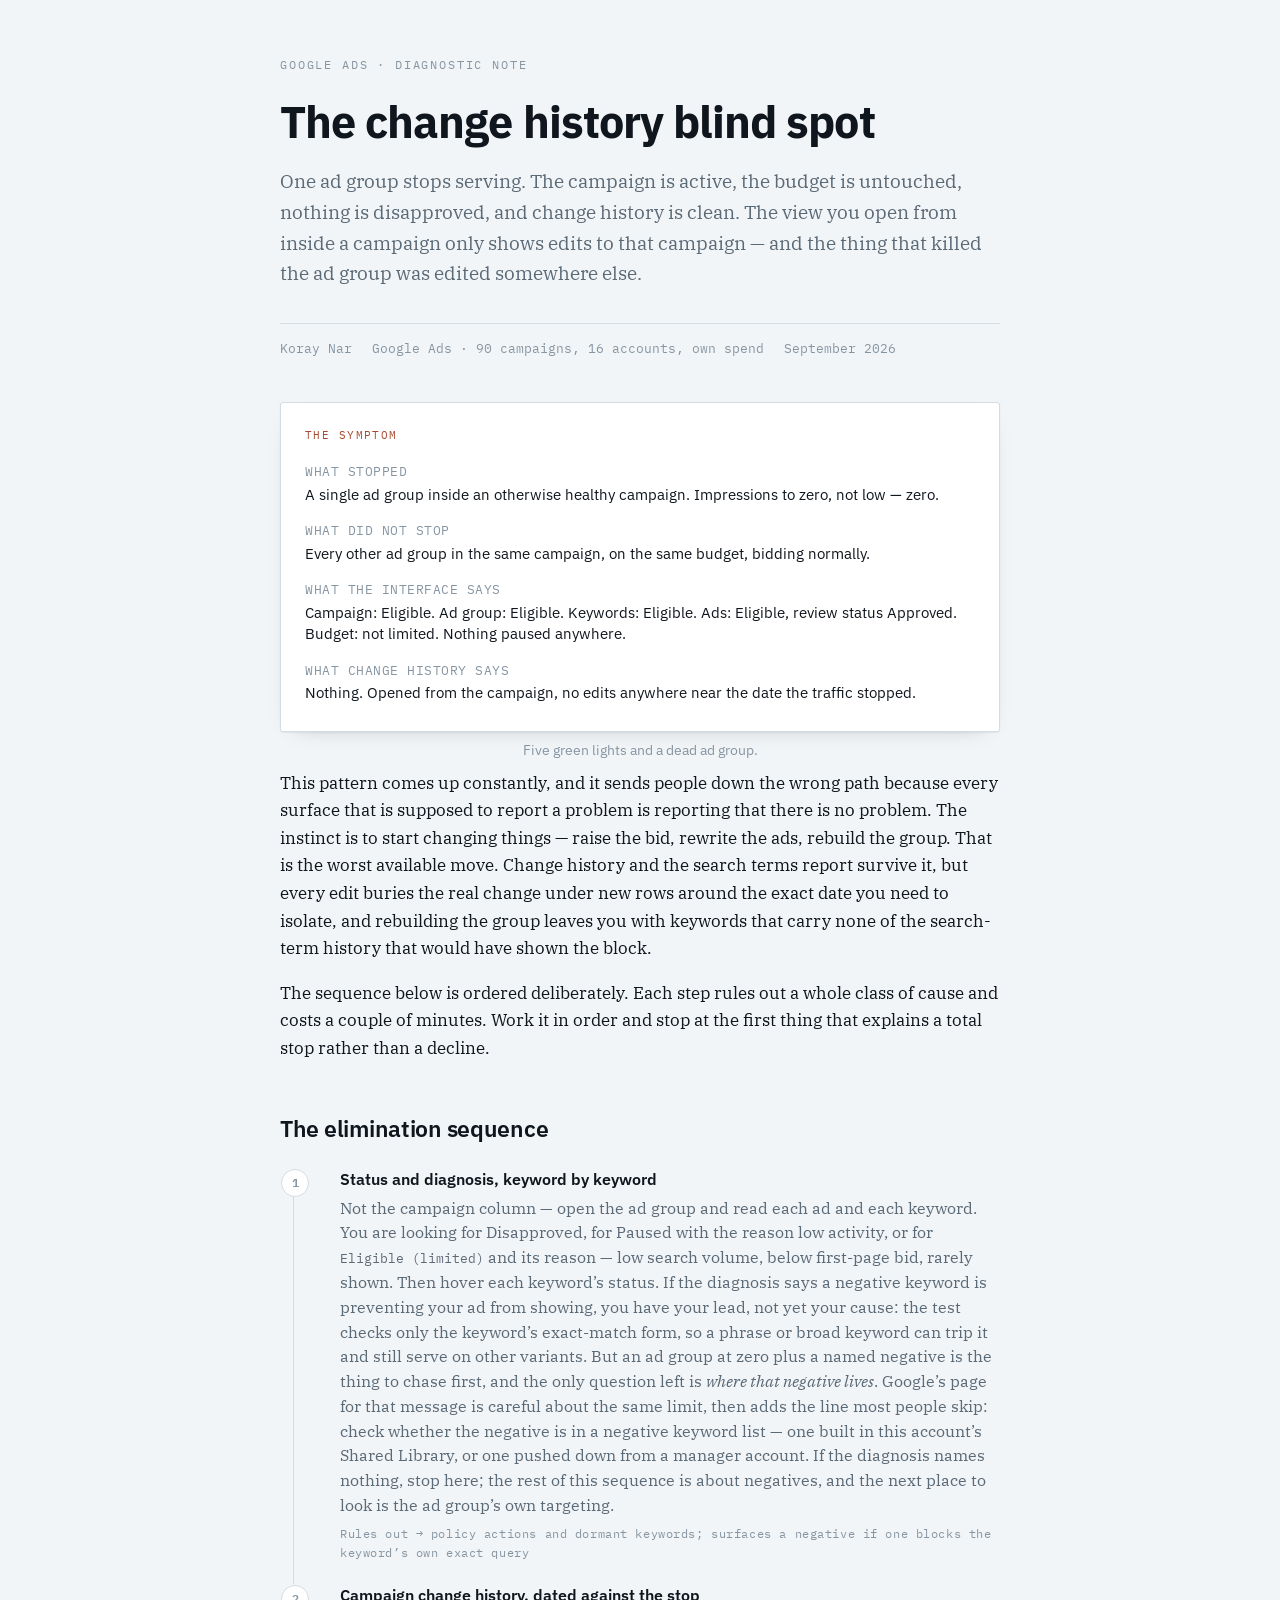
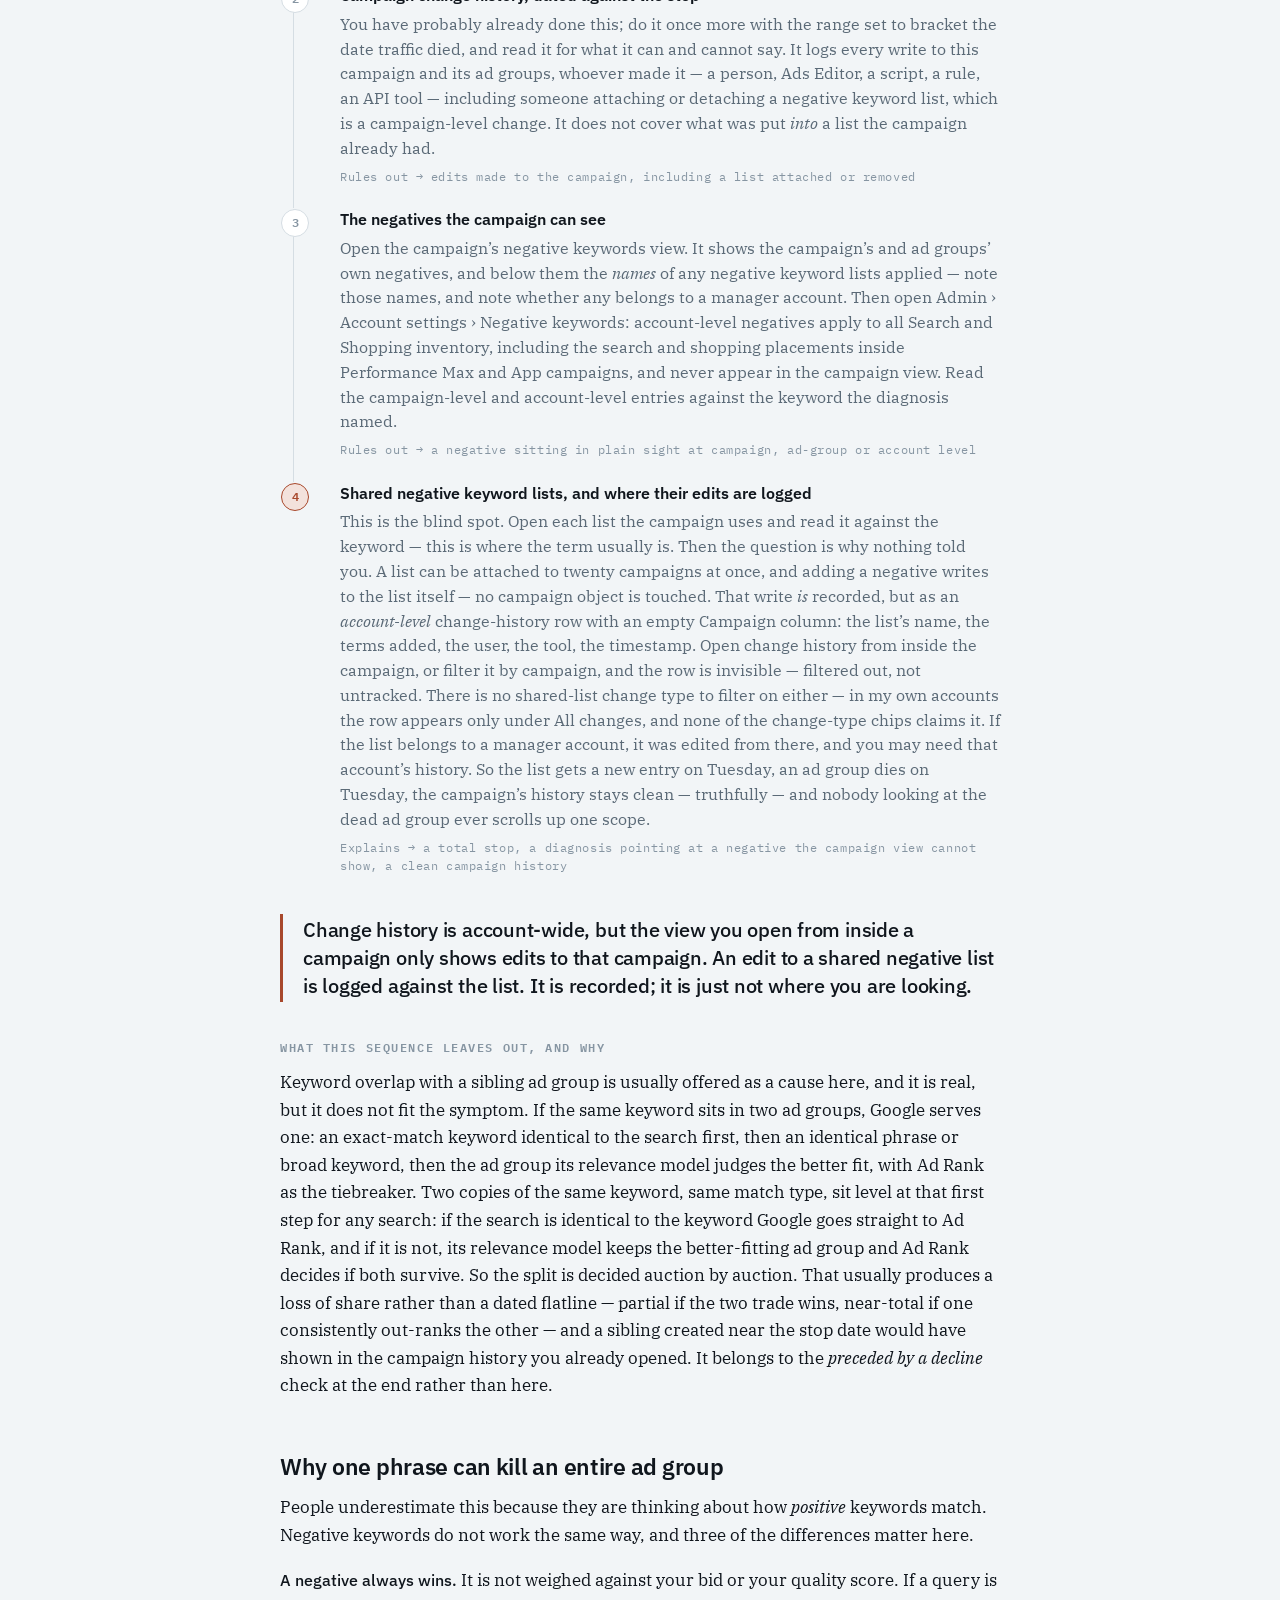
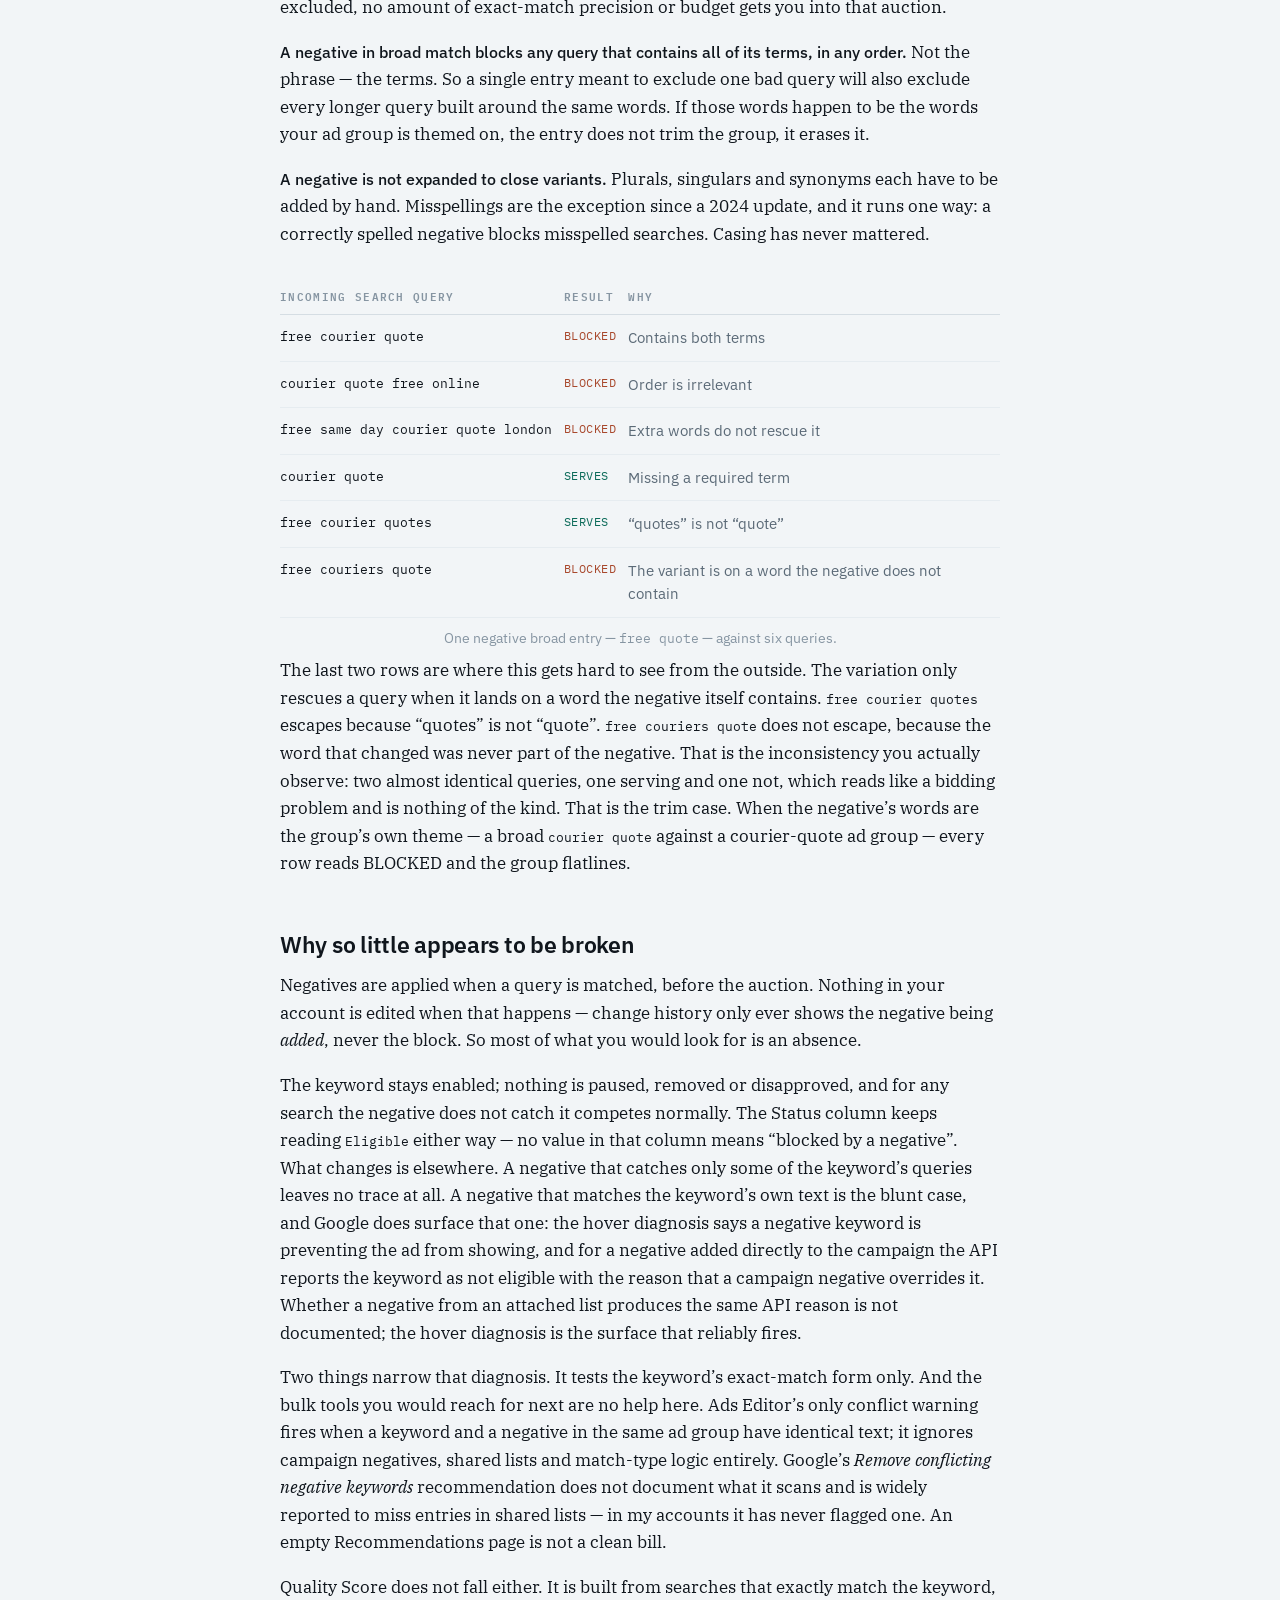
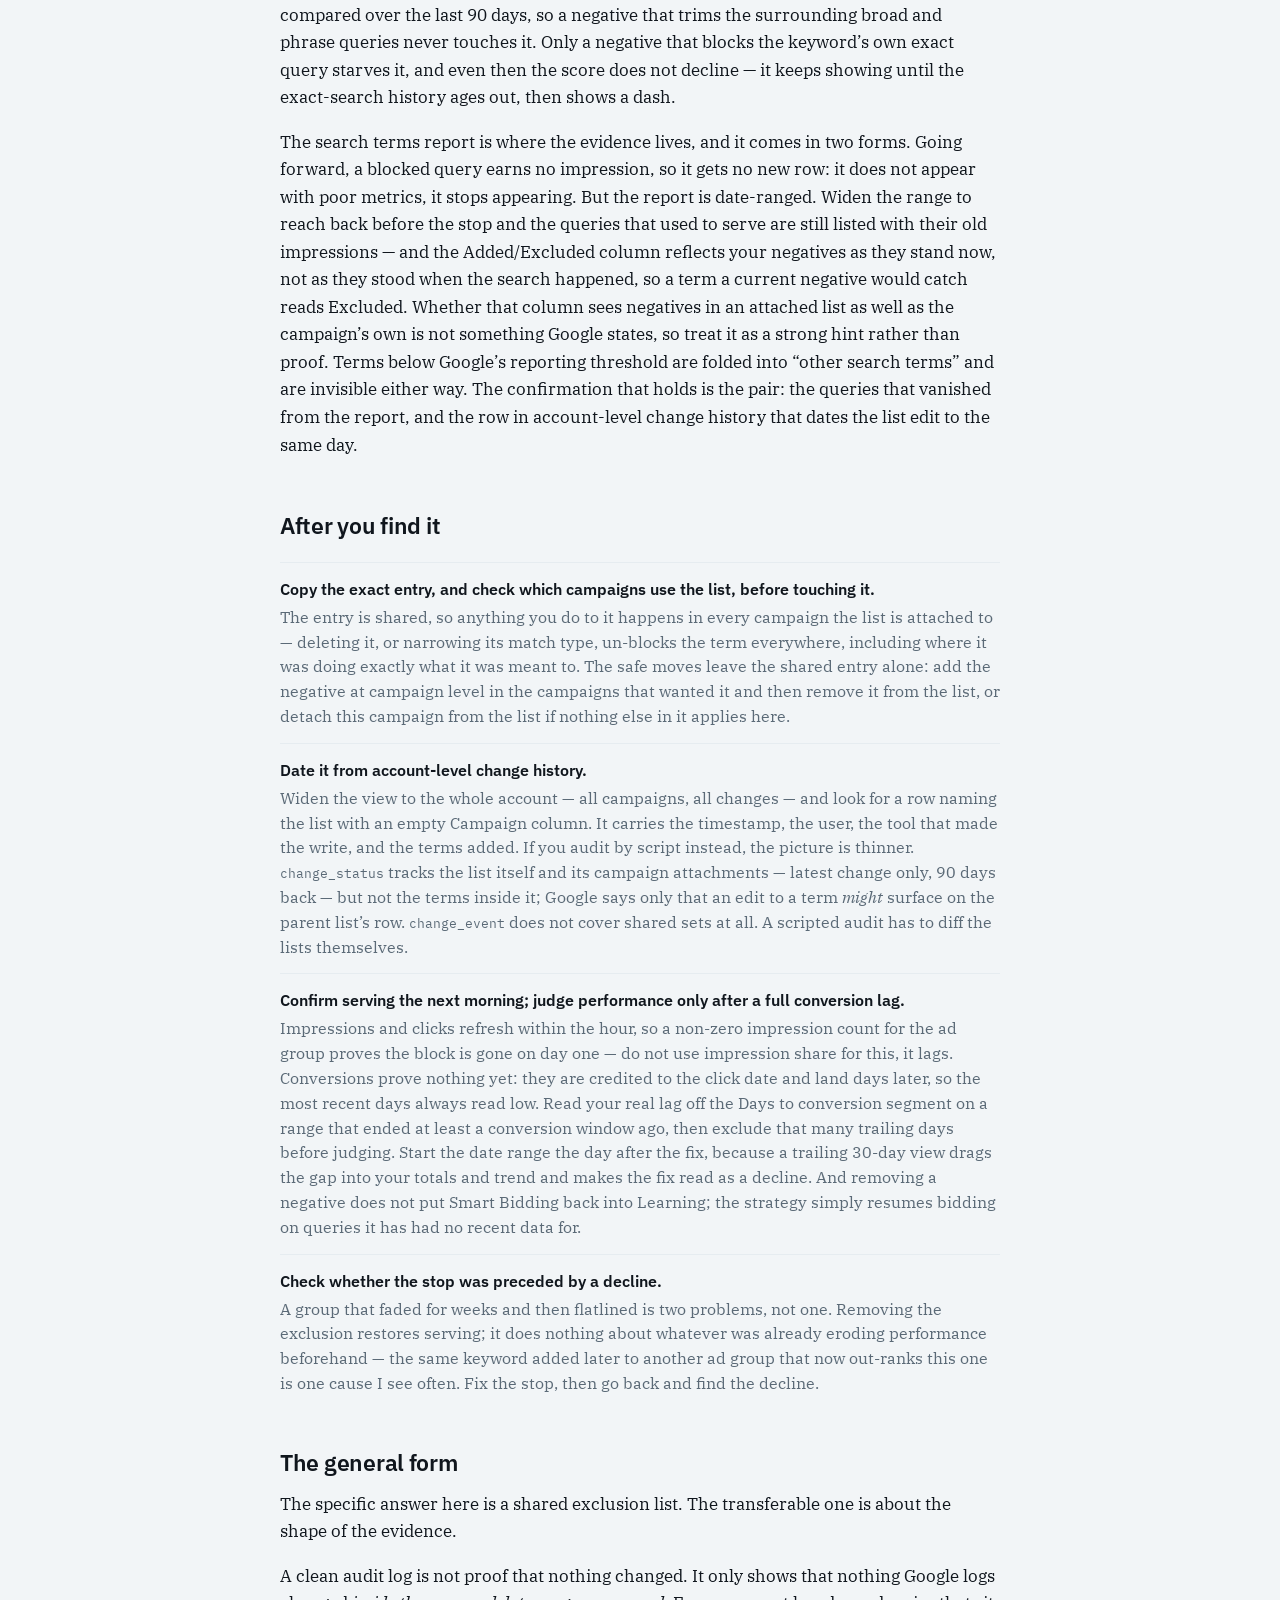
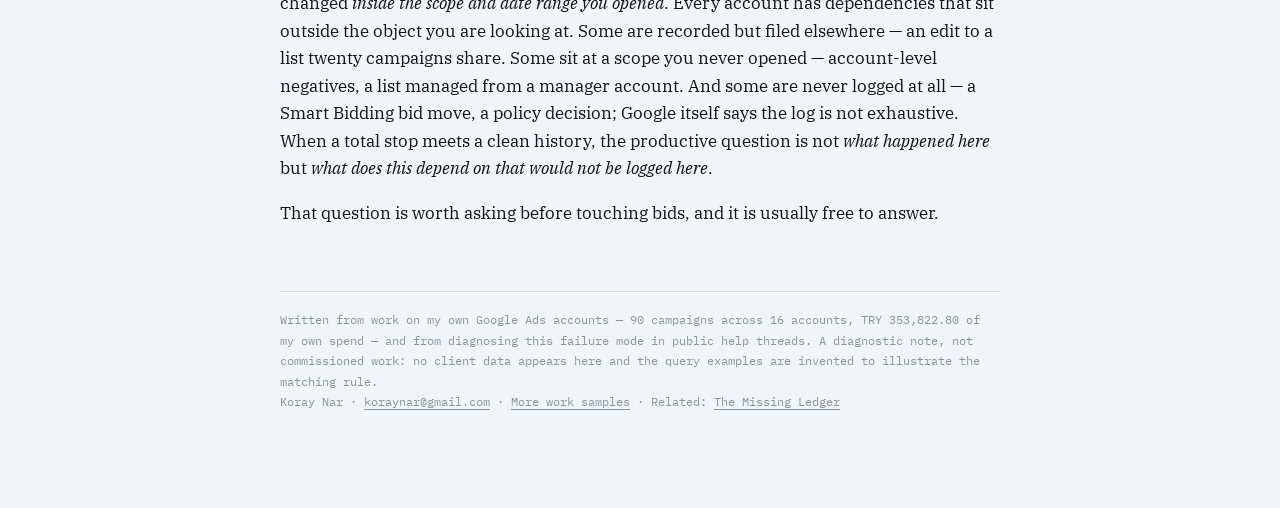
==== commit d10239fa: "Third-pass corrections: precision and two contradictions Load-bearing claim re-confirmed live (accou" ====
--- a/change-history-blind-spot/index.html
+++ b/change-history-blind-spot/index.html
@@ -201,14 +201,14 @@
     <dt>WHAT DID NOT STOP</dt>
     <dd>Every other ad group in the same campaign, on the same budget, bidding normally.</dd>
     <dt>WHAT THE INTERFACE SAYS</dt>
-    <dd>Campaign: Enabled. Ad group: Enabled. Keywords: Eligible. Ads: Approved. Budget: not limited.</dd>
+    <dd>Campaign: Eligible. Ad group: Eligible. Keywords: Eligible. Ads: Eligible, review status Approved. Budget: not limited. Nothing paused anywhere.</dd>
     <dt>WHAT CHANGE HISTORY SAYS</dt>
     <dd>Nothing. Opened from the campaign, no edits anywhere near the date the traffic stopped.</dd>
   </dl>
 </div>
 <p class="caption">Five green lights and a dead ad group.</p>
 
-<p>This pattern comes up constantly, and it sends people down the wrong path because every surface that is supposed to report a problem is reporting that there is no problem. The instinct is to start changing things &mdash; raise the bid, rewrite the ads, rebuild the group. That is the worst available move, because it destroys the evidence of what actually happened.</p>
+<p>This pattern comes up constantly, and it sends people down the wrong path because every surface that is supposed to report a problem is reporting that there is no problem. The instinct is to start changing things &mdash; raise the bid, rewrite the ads, rebuild the group. That is the worst available move. Change history and the search terms report survive it, but every edit buries the real change under new rows around the exact date you need to isolate, and rebuilding the group leaves you with keywords that carry none of the search-term history that would have shown the block.</p>
 
 <p>The sequence below is ordered deliberately. Each step rules out a whole class of cause and costs a couple of minutes. Work it in order and stop at the first thing that explains a total stop rather than a decline.</p>
 
@@ -217,23 +217,23 @@
 <ol class="seq">
   <li>
     <p class="step-t">Status and diagnosis, keyword by keyword</p>
-    <p class="step-b">Not the campaign column &mdash; open the ad group and read each ad and each keyword. You are looking for a disapproval, a keyword gone to low search volume, or <span style="font-family:var(--mono);font-size:13px">Eligible (limited)</span>. Then hover each keyword&rsquo;s status. If the diagnosis says a negative keyword is preventing your ad from showing, you have your cause, and the only question left is <em>where that negative lives</em>. Google&rsquo;s own troubleshooting page for this symptom says the same and adds the line most people skip: check whether the negative is in a list.</p>
-    <p class="rules-out">Rules out &rarr; policy actions and dormant keywords; names a negative if one blocks the keyword&rsquo;s own query</p>
+    <p class="step-b">Not the campaign column &mdash; open the ad group and read each ad and each keyword. You are looking for Disapproved, for Paused with the reason low activity, or for <span style="font-family:var(--mono);font-size:13px">Eligible (limited)</span> and its reason &mdash; low search volume, below first-page bid, rarely shown. Then hover each keyword&rsquo;s status. If the diagnosis says a negative keyword is preventing your ad from showing, you have your lead, not yet your cause: the test checks only the keyword&rsquo;s exact-match form, so a phrase or broad keyword can trip it and still serve on other variants. But an ad group at zero plus a named negative is the thing to chase first, and the only question left is <em>where that negative lives</em>. Google&rsquo;s page for that message is careful about the same limit, then adds the line most people skip: check whether the negative is in a negative keyword list &mdash; one built in this account&rsquo;s Shared Library, or one pushed down from a manager account. If the diagnosis names nothing, stop here; the rest of this sequence is about negatives, and the next place to look is the ad group&rsquo;s own targeting.</p>
+    <p class="rules-out">Rules out &rarr; policy actions and dormant keywords; surfaces a negative if one blocks the keyword&rsquo;s own exact query</p>
   </li>
   <li>
     <p class="step-t">Campaign change history, dated against the stop</p>
-    <p class="step-b">This asks the first real question: did a human edit this campaign? Set the range to bracket the date traffic died. A clean result is meaningful but narrow. It covers edits to this campaign and its ad groups &mdash; including someone attaching or detaching a negative keyword list, which is a campaign-level change. It does not cover what was put <em>into</em> a list the campaign already had.</p>
+    <p class="step-b">You have probably already done this; do it once more with the range set to bracket the date traffic died, and read it for what it can and cannot say. It logs every write to this campaign and its ad groups, whoever made it &mdash; a person, Ads Editor, a script, a rule, an API tool &mdash; including someone attaching or detaching a negative keyword list, which is a campaign-level change. It does not cover what was put <em>into</em> a list the campaign already had.</p>
     <p class="rules-out">Rules out &rarr; edits made to the campaign, including a list attached or removed</p>
   </li>
   <li>
     <p class="step-t">The negatives the campaign can see</p>
-    <p class="step-b">Open the campaign&rsquo;s negative keywords view. It shows two of the three places a blocker can live: the campaign&rsquo;s and ad groups&rsquo; own negatives, and the <em>names</em> of any negative keyword lists applied &mdash; open each list and read it, because the table shows only names. Then open Admin &rsaquo; Account settings &rsaquo; Negative keywords: account-level negatives apply to every Search and Shopping campaign and never appear in the campaign view. Read each against the keyword the diagnosis named.</p>
+    <p class="step-b">Open the campaign&rsquo;s negative keywords view. It shows the campaign&rsquo;s and ad groups&rsquo; own negatives, and below them the <em>names</em> of any negative keyword lists applied &mdash; note those names, and note whether any belongs to a manager account. Then open Admin &rsaquo; Account settings &rsaquo; Negative keywords: account-level negatives apply to all Search and Shopping inventory, including the search and shopping placements inside Performance Max and App campaigns, and never appear in the campaign view. Read the campaign-level and account-level entries against the keyword the diagnosis named.</p>
     <p class="rules-out">Rules out &rarr; a negative sitting in plain sight at campaign, ad-group or account level</p>
   </li>
   <li class="found">
     <p class="step-t">Shared negative keyword lists, and where their edits are logged</p>
-    <p class="step-b">This is the blind spot. A list can be attached to twenty campaigns at once, and adding a negative writes to the list itself &mdash; no campaign object is touched. That write <em>is</em> recorded, but as an <em>account-level</em> change-history row with an empty Campaign column: the list&rsquo;s name, the terms added, the user, the tool, the timestamp. Open change history from inside the campaign, or filter it by campaign, and the row is invisible &mdash; filtered out, not untracked. There is no shared-list change type to filter on either, so it surfaces only under All changes at account scope. So the list gets a new entry on Tuesday, an ad group dies on Tuesday, the campaign&rsquo;s history stays clean &mdash; truthfully &mdash; and nobody looking at the dead ad group ever scrolls up one scope.</p>
-    <p class="rules-out">Explains &rarr; a total stop, a diagnosis naming a negative you cannot find in the campaign, a clean campaign history</p>
+    <p class="step-b">This is the blind spot. Open each list the campaign uses and read it against the keyword &mdash; this is where the term usually is. Then the question is why nothing told you. A list can be attached to twenty campaigns at once, and adding a negative writes to the list itself &mdash; no campaign object is touched. That write <em>is</em> recorded, but as an <em>account-level</em> change-history row with an empty Campaign column: the list&rsquo;s name, the terms added, the user, the tool, the timestamp. Open change history from inside the campaign, or filter it by campaign, and the row is invisible &mdash; filtered out, not untracked. There is no shared-list change type to filter on either &mdash; in my own accounts the row appears only under All changes, and none of the change-type chips claims it. If the list belongs to a manager account, it was edited from there, and you may need that account&rsquo;s history. So the list gets a new entry on Tuesday, an ad group dies on Tuesday, the campaign&rsquo;s history stays clean &mdash; truthfully &mdash; and nobody looking at the dead ad group ever scrolls up one scope.</p>
+    <p class="rules-out">Explains &rarr; a total stop, a diagnosis pointing at a negative the campaign view cannot show, a clean campaign history</p>
   </li>
 </ol>
 
@@ -241,7 +241,7 @@
 
 <h3>What this sequence leaves out, and why</h3>
 
-<p>Keyword overlap with a sibling ad group is usually offered as a cause here, and it is real, but it does not fit the symptom. If the same keyword sits in two ad groups, Google serves one: an exact-match keyword identical to the search first, then an identical phrase or broad keyword, then the ad group its relevance model judges the better fit, with Ad Rank as the tiebreaker. Two copies of the same keyword are equally identical to any search, so the choice falls to relevance and Ad Rank, auction by auction. That produces a fade as the newer group wins more often &mdash; not a dated flatline &mdash; which is why it belongs to the <em>preceded by a decline</em> check at the end rather than here.</p>
+<p>Keyword overlap with a sibling ad group is usually offered as a cause here, and it is real, but it does not fit the symptom. If the same keyword sits in two ad groups, Google serves one: an exact-match keyword identical to the search first, then an identical phrase or broad keyword, then the ad group its relevance model judges the better fit, with Ad Rank as the tiebreaker. Two copies of the same keyword, same match type, sit level at that first step for any search: if the search is identical to the keyword Google goes straight to Ad Rank, and if it is not, its relevance model keeps the better-fitting ad group and Ad Rank decides if both survive. So the split is decided auction by auction. That usually produces a loss of share rather than a dated flatline &mdash; partial if the two trade wins, near-total if one consistently out-ranks the other &mdash; and a sibling created near the stop date would have shown in the campaign history you already opened. It belongs to the <em>preceded by a decline</em> check at the end rather than here.</p>
 
 <h2>Why one phrase can kill an entire ad group</h2>
 
@@ -268,34 +268,34 @@
 </div>
 <p class="caption">One negative broad entry &mdash; <span style="font-family:var(--mono);font-size:13px">free quote</span> &mdash; against six queries.</p>
 
-<p>The last two rows are where this gets hard to see from the outside. The variation only rescues a query when it lands on a word the negative itself contains. <span style="font-family:var(--mono);font-size:13px">free courier quotes</span> escapes because &ldquo;quotes&rdquo; is not &ldquo;quote&rdquo;. <span style="font-family:var(--mono);font-size:13px">free couriers quote</span> does not escape, because the word that changed was never part of the negative. That is the inconsistency you actually observe: two almost identical queries, one serving and one not, which reads like a bidding problem and is nothing of the kind.</p>
+<p>The last two rows are where this gets hard to see from the outside. The variation only rescues a query when it lands on a word the negative itself contains. <span style="font-family:var(--mono);font-size:13px">free courier quotes</span> escapes because &ldquo;quotes&rdquo; is not &ldquo;quote&rdquo;. <span style="font-family:var(--mono);font-size:13px">free couriers quote</span> does not escape, because the word that changed was never part of the negative. That is the inconsistency you actually observe: two almost identical queries, one serving and one not, which reads like a bidding problem and is nothing of the kind. That is the trim case. When the negative&rsquo;s words are the group&rsquo;s own theme &mdash; a broad <span style="font-family:var(--mono);font-size:13px">courier quote</span> against a courier-quote ad group &mdash; every row reads BLOCKED and the group flatlines.</p>
 
 <h2>Why so little appears to be broken</h2>
 
 <p>Negatives are applied when a query is matched, before the auction. Nothing in your account is edited when that happens &mdash; change history only ever shows the negative being <em>added</em>, never the block. So most of what you would look for is an absence.</p>
 
-<p>The keyword stays enabled; nothing is paused, removed or disapproved, and for any search the negative does not catch it competes normally. Whether it still reads <span style="font-family:var(--mono);font-size:13px">Eligible</span> depends on how much the negative covers. A negative that catches only some of the keyword&rsquo;s queries leaves the status untouched, and no status value flags the trim. A negative that matches the keyword&rsquo;s own text is the blunt case, and Google does surface that one: the keyword diagnosis says a negative keyword is preventing the ad from showing, and the API reports the keyword as not eligible, overridden by a campaign-level negative.</p>
-
-<p>Two things narrow that diagnosis. It tests the keyword&rsquo;s exact-match form only. And the bulk tools you would reach for next &mdash; Google&rsquo;s <em>Remove conflicting negative keywords</em> recommendation and Ads Editor&rsquo;s conflict check &mdash; look at ad-group and campaign negatives and skip shared lists. The one place the cause lives is the one place the bulk checks do not look.</p>
+<p>The keyword stays enabled; nothing is paused, removed or disapproved, and for any search the negative does not catch it competes normally. The Status column keeps reading <span style="font-family:var(--mono);font-size:13px">Eligible</span> either way &mdash; no value in that column means &ldquo;blocked by a negative&rdquo;. What changes is elsewhere. A negative that catches only some of the keyword&rsquo;s queries leaves no trace at all. A negative that matches the keyword&rsquo;s own text is the blunt case, and Google does surface that one: the hover diagnosis says a negative keyword is preventing the ad from showing, and for a negative added directly to the campaign the API reports the keyword as not eligible with the reason that a campaign negative overrides it. Whether a negative from an attached list produces the same API reason is not documented; the hover diagnosis is the surface that reliably fires.</p>
+
+<p>Two things narrow that diagnosis. It tests the keyword&rsquo;s exact-match form only. And the bulk tools you would reach for next are no help here. Ads Editor&rsquo;s only conflict warning fires when a keyword and a negative in the same ad group have identical text; it ignores campaign negatives, shared lists and match-type logic entirely. Google&rsquo;s <em>Remove conflicting negative keywords</em> recommendation does not document what it scans and is widely reported to miss entries in shared lists &mdash; in my accounts it has never flagged one. An empty Recommendations page is not a clean bill.</p>
 
 <p>Quality Score does not fall either. It is built from searches that exactly match the keyword, compared over the last 90 days, so a negative that trims the surrounding broad and phrase queries never touches it. Only a negative that blocks the keyword&rsquo;s own exact query starves it, and even then the score does not decline &mdash; it keeps showing until the exact-search history ages out, then shows a dash.</p>
 
-<p>The search terms report is where the evidence lives, and it comes in two forms. Going forward, a blocked query earns no impression, so it gets no new row: it does not appear with poor metrics, it stops appearing. But the report is date-ranged, and its Added/Excluded column is evaluated against your negatives <em>as they stand today</em>. Widen the range to reach back before the stop and the queries that used to serve are still there, now flagged Excluded. That flag is the positive confirmation. Terms below Google&rsquo;s reporting threshold are folded into &ldquo;other search terms&rdquo; and are invisible either way, so absence alone proves nothing &mdash; the Excluded flag on a term that used to convert does.</p>
+<p>The search terms report is where the evidence lives, and it comes in two forms. Going forward, a blocked query earns no impression, so it gets no new row: it does not appear with poor metrics, it stops appearing. But the report is date-ranged. Widen the range to reach back before the stop and the queries that used to serve are still listed with their old impressions &mdash; and the Added/Excluded column reflects your negatives as they stand now, not as they stood when the search happened, so a term a current negative would catch reads Excluded. Whether that column sees negatives in an attached list as well as the campaign&rsquo;s own is not something Google states, so treat it as a strong hint rather than proof. Terms below Google&rsquo;s reporting threshold are folded into &ldquo;other search terms&rdquo; and are invisible either way. The confirmation that holds is the pair: the queries that vanished from the report, and the row in account-level change history that dates the list edit to the same day.</p>
 
 <h2>After you find it</h2>
 
 <ul class="checks">
-  <li><b>Copy the exact entry, and check which campaigns use the list, before touching it.</b> The entry is shared, so the fix is rarely deletion &mdash; deleting it un-blocks the term in every campaign the list is attached to, where it may be doing exactly what it was meant to. Usually the answer is to narrow the match type, or move that negative to campaign level where it was wanted, and detach this campaign from the list only if nothing else in it applies here.</li>
-  <li><b>Date it from account-level change history.</b> Widen the view to the whole account &mdash; all campaigns, all changes &mdash; and look for a row naming the list with an empty Campaign column. It carries the timestamp, the user, the tool that made the write, and the terms added. If you audit by script instead, the picture is thinner: <span style="font-family:var(--mono);font-size:13px">change_status</span> for <span style="font-family:var(--mono);font-size:13px">shared_set</span> tells you the list changed and when &mdash; latest change only, 90 days back &mdash; but never what changed, and <span style="font-family:var(--mono);font-size:13px">change_event</span> does not cover shared sets at all. A scripted audit has to diff the lists themselves.</li>
-  <li><b>Confirm serving the next morning; judge performance only after a full conversion lag.</b> Impressions and impression share prove the block is gone on day one. Conversions do not &mdash; they are credited to the click date and land days later, so the most recent days always read low. Read your real lag off the Days to conversion segment; a week is the floor, not the rule. Start the date range the day after the fix, because a trailing 30-day view drags the gap into your totals and trend and makes the fix read as a decline. And removing a negative does not put Smart Bidding back into Learning; the strategy simply resumes bidding on queries it has had no recent data for.</li>
-  <li><b>Check whether the stop was preceded by a decline.</b> A group that faded for weeks and then flatlined is two problems, not one. Removing the exclusion restores serving; it does nothing about whatever was already eroding performance beforehand &mdash; a duplicate keyword winning in a newer ad group is one common cause of exactly that fade. Fix the stop, then go back and find the decline.</li>
+  <li><b>Copy the exact entry, and check which campaigns use the list, before touching it.</b> The entry is shared, so anything you do to it happens in every campaign the list is attached to &mdash; deleting it, or narrowing its match type, un-blocks the term everywhere, including where it was doing exactly what it was meant to. The safe moves leave the shared entry alone: add the negative at campaign level in the campaigns that wanted it and then remove it from the list, or detach this campaign from the list if nothing else in it applies here.</li>
+  <li><b>Date it from account-level change history.</b> Widen the view to the whole account &mdash; all campaigns, all changes &mdash; and look for a row naming the list with an empty Campaign column. It carries the timestamp, the user, the tool that made the write, and the terms added. If you audit by script instead, the picture is thinner. <span style="font-family:var(--mono);font-size:13px">change_status</span> tracks the list itself and its campaign attachments &mdash; latest change only, 90 days back &mdash; but not the terms inside it; Google says only that an edit to a term <em>might</em> surface on the parent list&rsquo;s row. <span style="font-family:var(--mono);font-size:13px">change_event</span> does not cover shared sets at all. A scripted audit has to diff the lists themselves.</li>
+  <li><b>Confirm serving the next morning; judge performance only after a full conversion lag.</b> Impressions and clicks refresh within the hour, so a non-zero impression count for the ad group proves the block is gone on day one &mdash; do not use impression share for this, it lags. Conversions prove nothing yet: they are credited to the click date and land days later, so the most recent days always read low. Read your real lag off the Days to conversion segment on a range that ended at least a conversion window ago, then exclude that many trailing days before judging. Start the date range the day after the fix, because a trailing 30-day view drags the gap into your totals and trend and makes the fix read as a decline. And removing a negative does not put Smart Bidding back into Learning; the strategy simply resumes bidding on queries it has had no recent data for.</li>
+  <li><b>Check whether the stop was preceded by a decline.</b> A group that faded for weeks and then flatlined is two problems, not one. Removing the exclusion restores serving; it does nothing about whatever was already eroding performance beforehand &mdash; the same keyword added later to another ad group that now out-ranks this one is one cause I see often. Fix the stop, then go back and find the decline.</li>
 </ul>
 
 <h2>The general form</h2>
 
 <p>The specific answer here is a shared exclusion list. The transferable one is about the shape of the evidence.</p>
 
-<p>A clean audit log is not proof that nothing changed. It is proof that nothing changed <em>within the scope you opened it at</em>. Every account has dependencies that sit outside the object you are looking at. Some are recorded but attributed elsewhere &mdash; an edit to a list twenty campaigns share, a change made by an automated rule or script. Some sit at a scope you never opened &mdash; account-level negatives, another campaign competing for the same query. When a total stop meets a clean history, the productive question is not <em>what happened here</em> but <em>what does this depend on that would not be logged here</em>.</p>
+<p>A clean audit log is not proof that nothing changed. It only shows that nothing Google logs changed <em>inside the scope and date range you opened</em>. Every account has dependencies that sit outside the object you are looking at. Some are recorded but filed elsewhere &mdash; an edit to a list twenty campaigns share. Some sit at a scope you never opened &mdash; account-level negatives, a list managed from a manager account. And some are never logged at all &mdash; a Smart Bidding bid move, a policy decision; Google itself says the log is not exhaustive. When a total stop meets a clean history, the productive question is not <em>what happened here</em> but <em>what does this depend on that would not be logged here</em>.</p>
 
 <p>That question is worth asking before touching bids, and it is usually free to answer.</p>
 
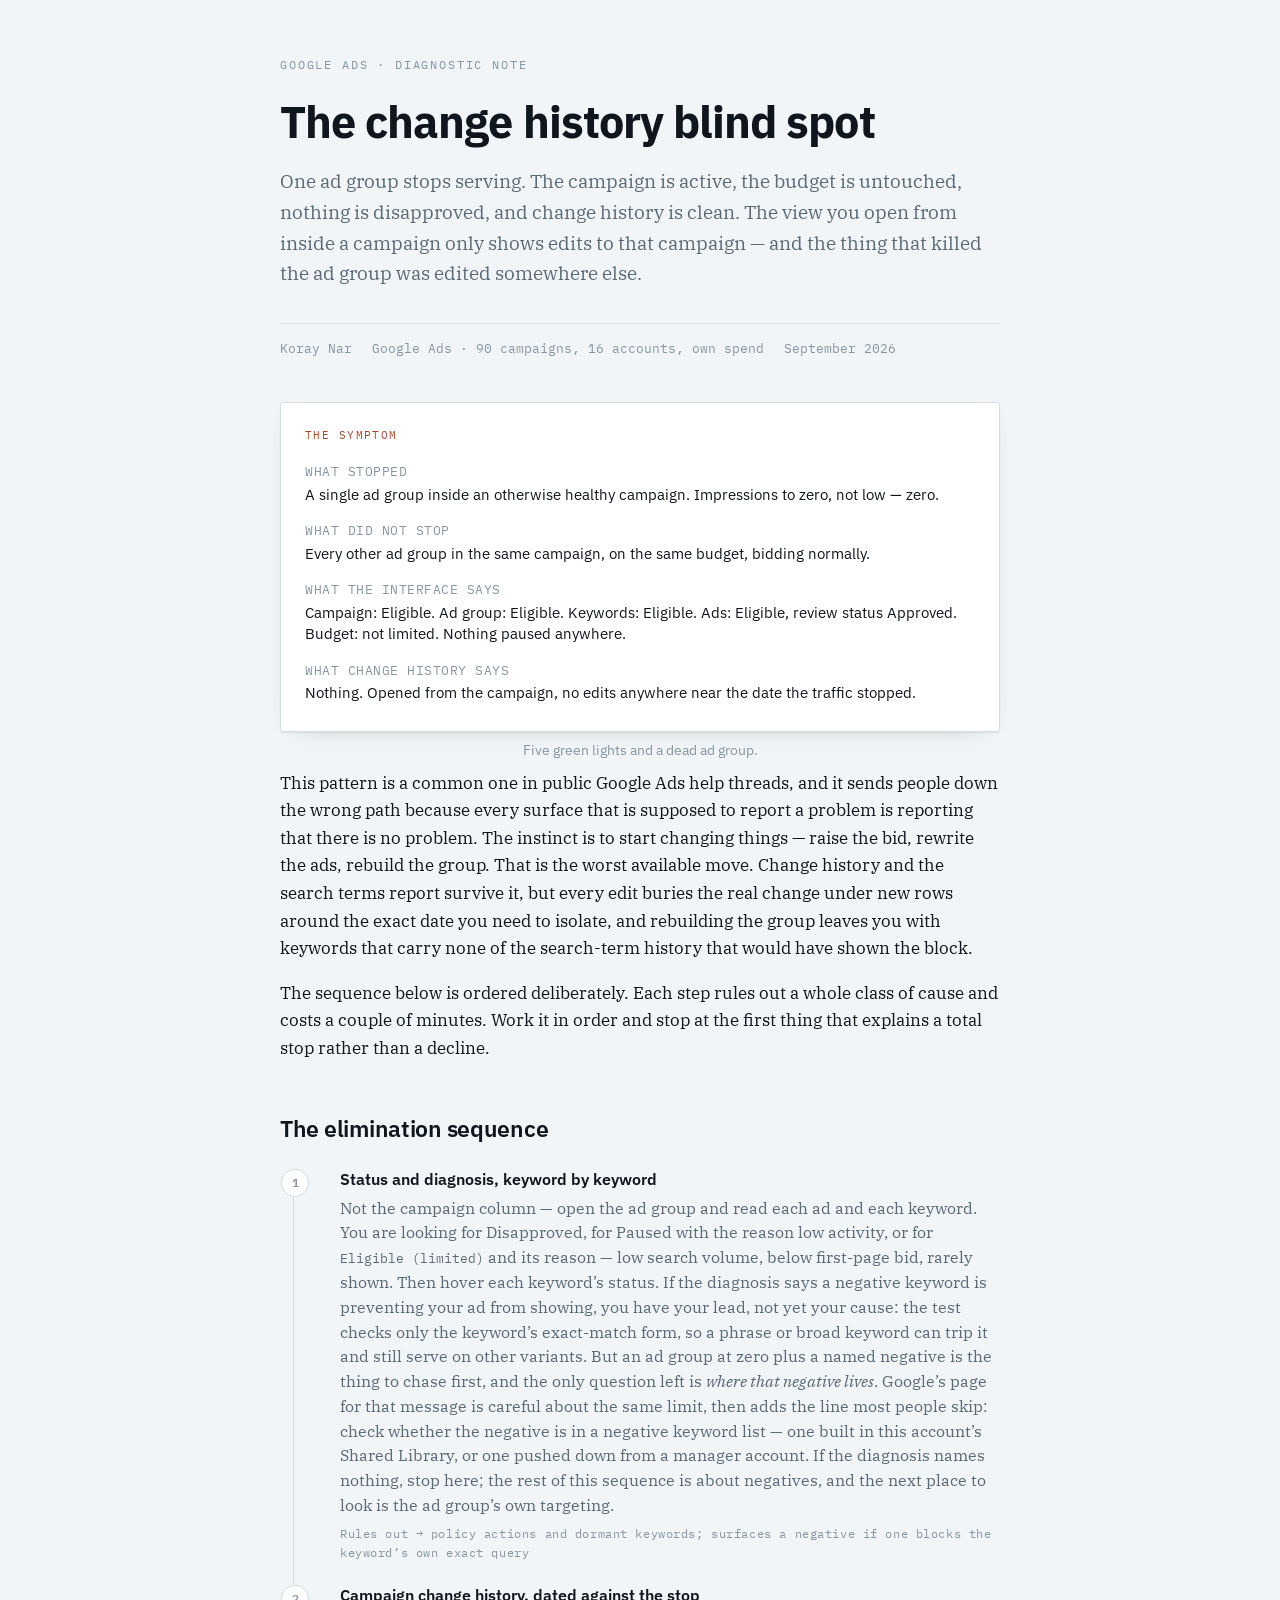
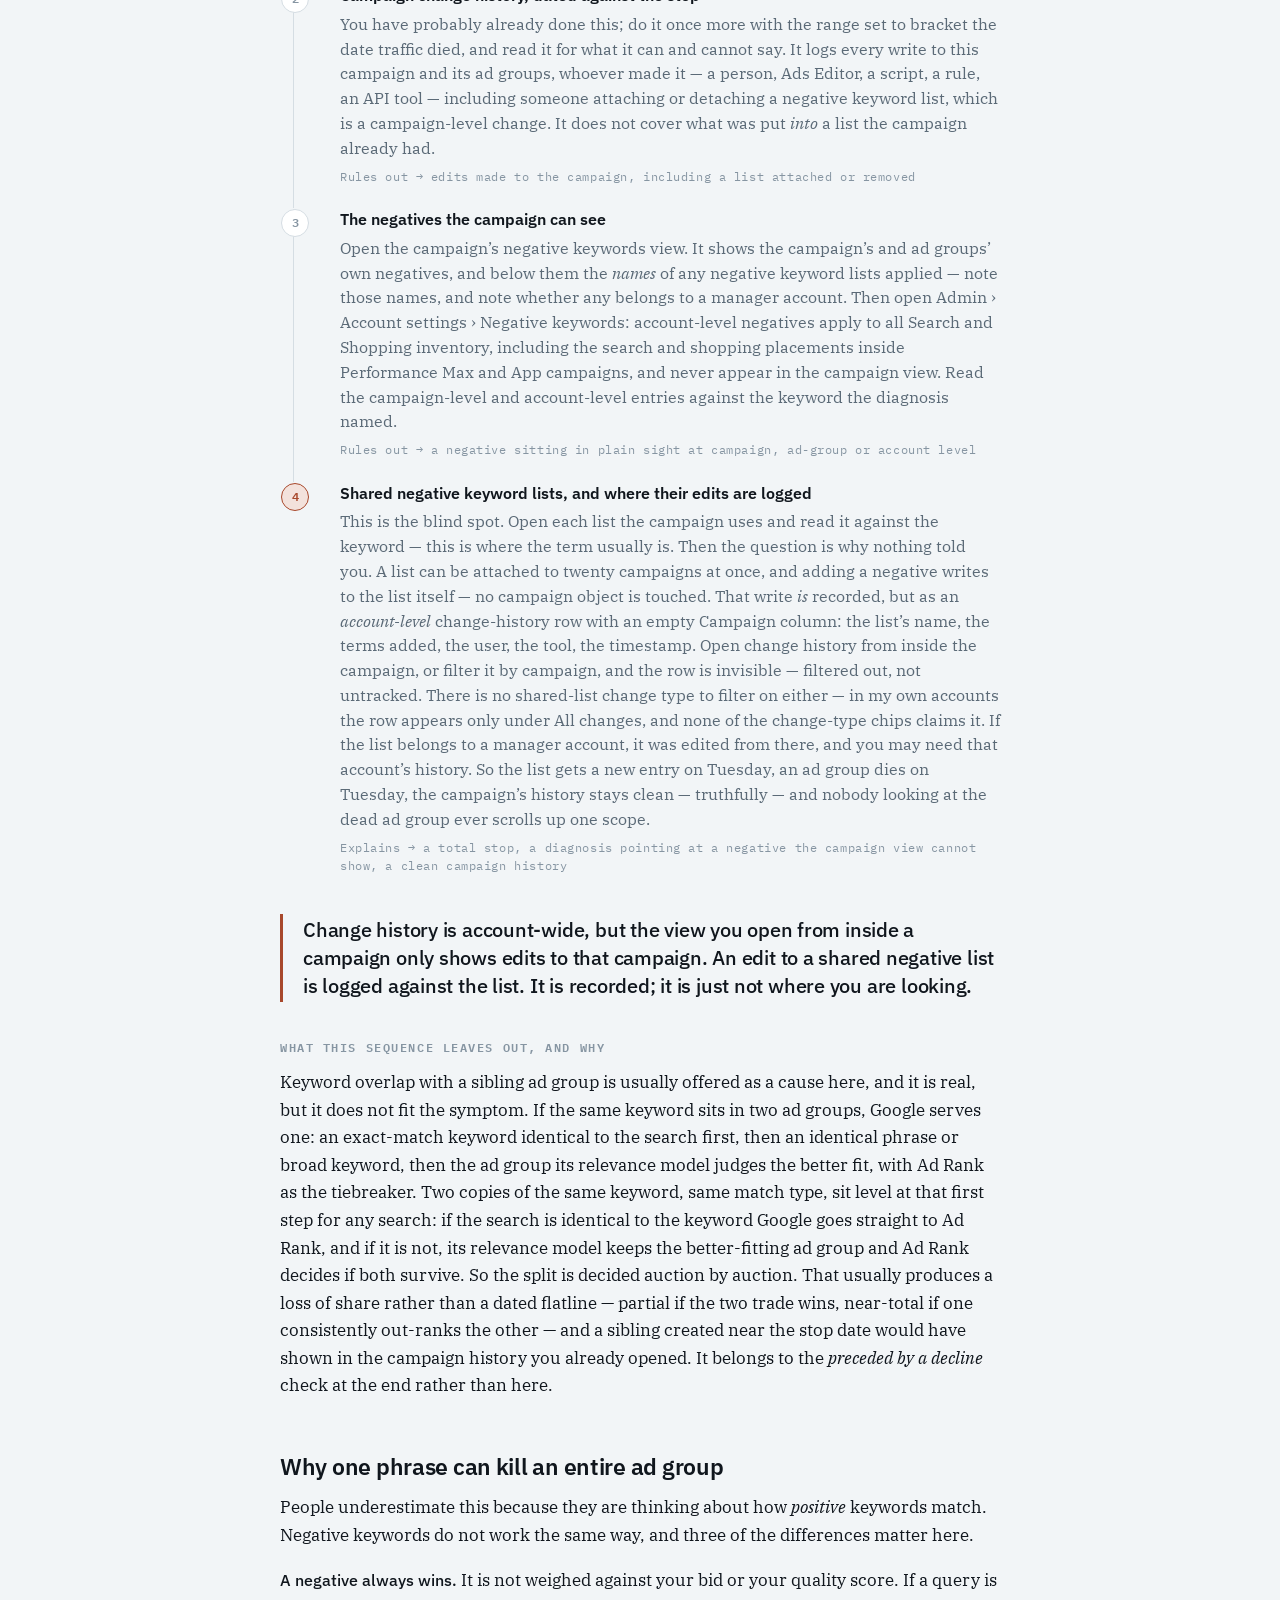
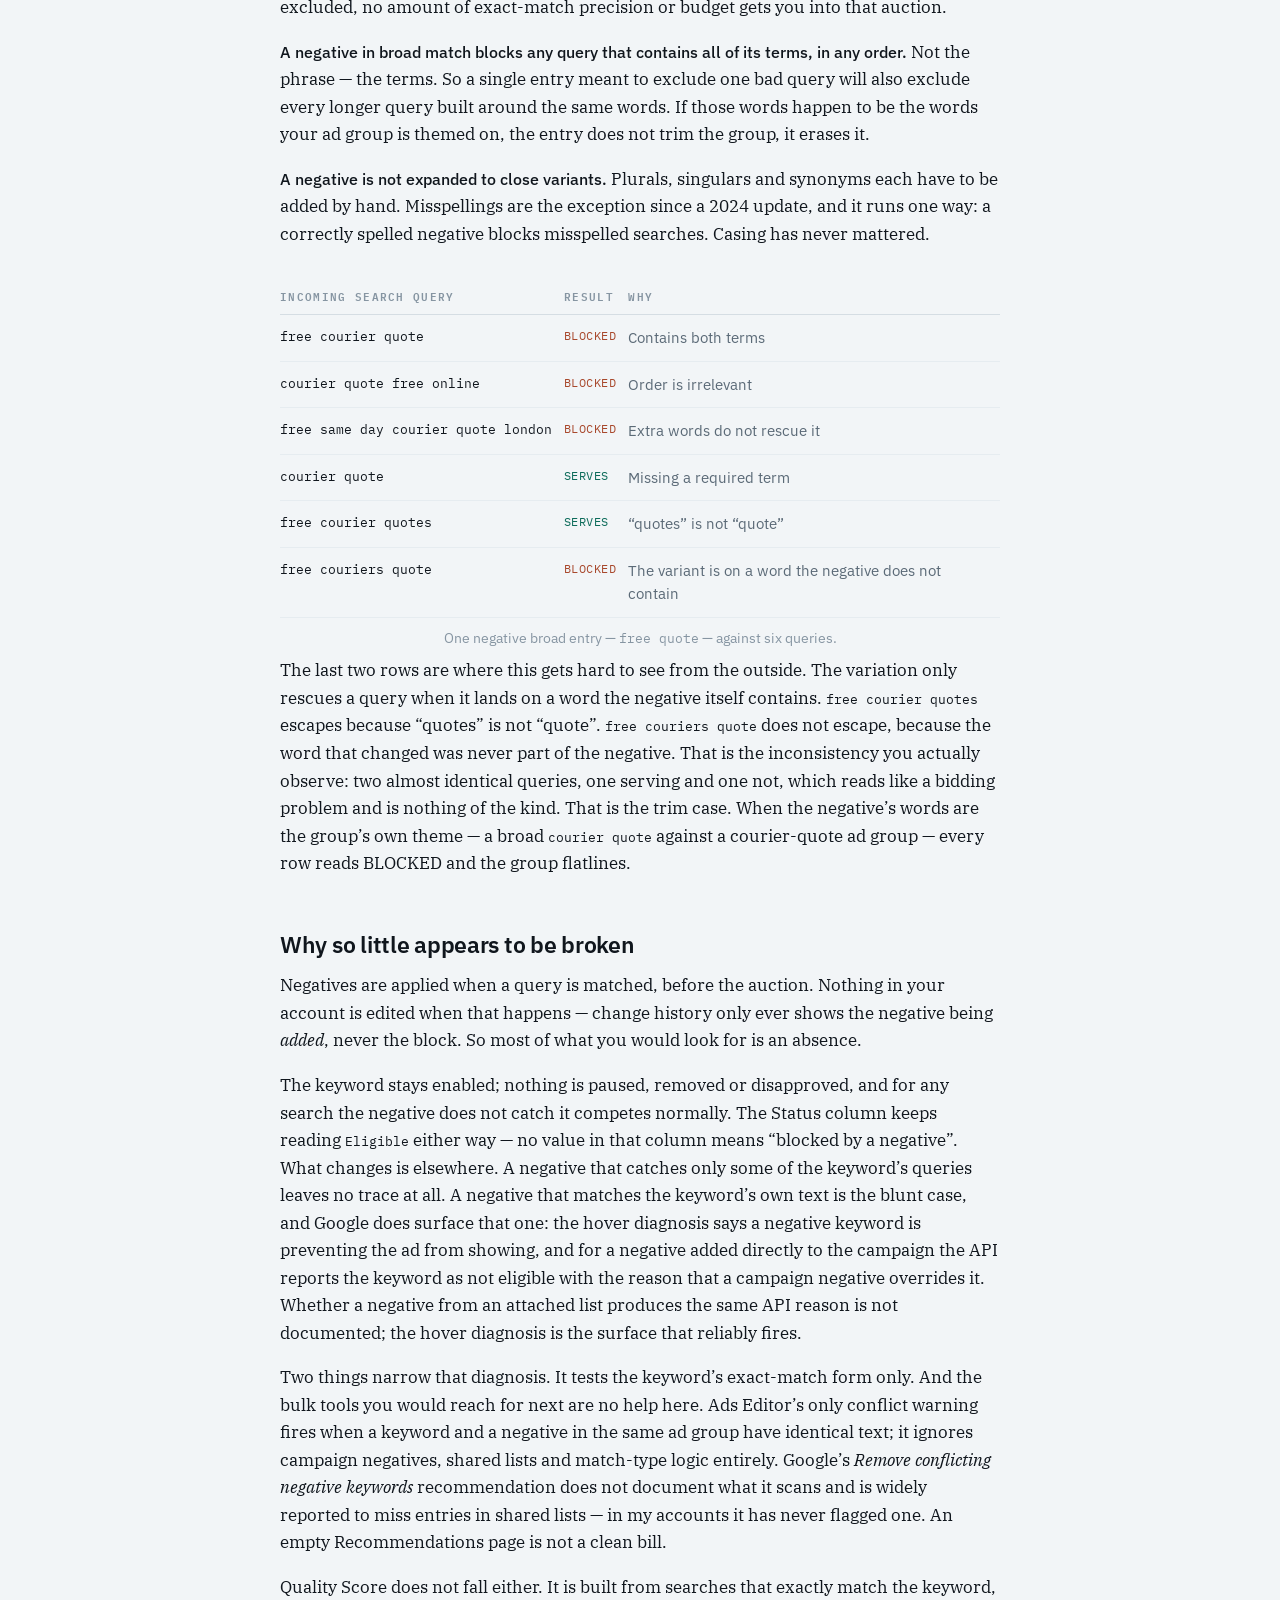
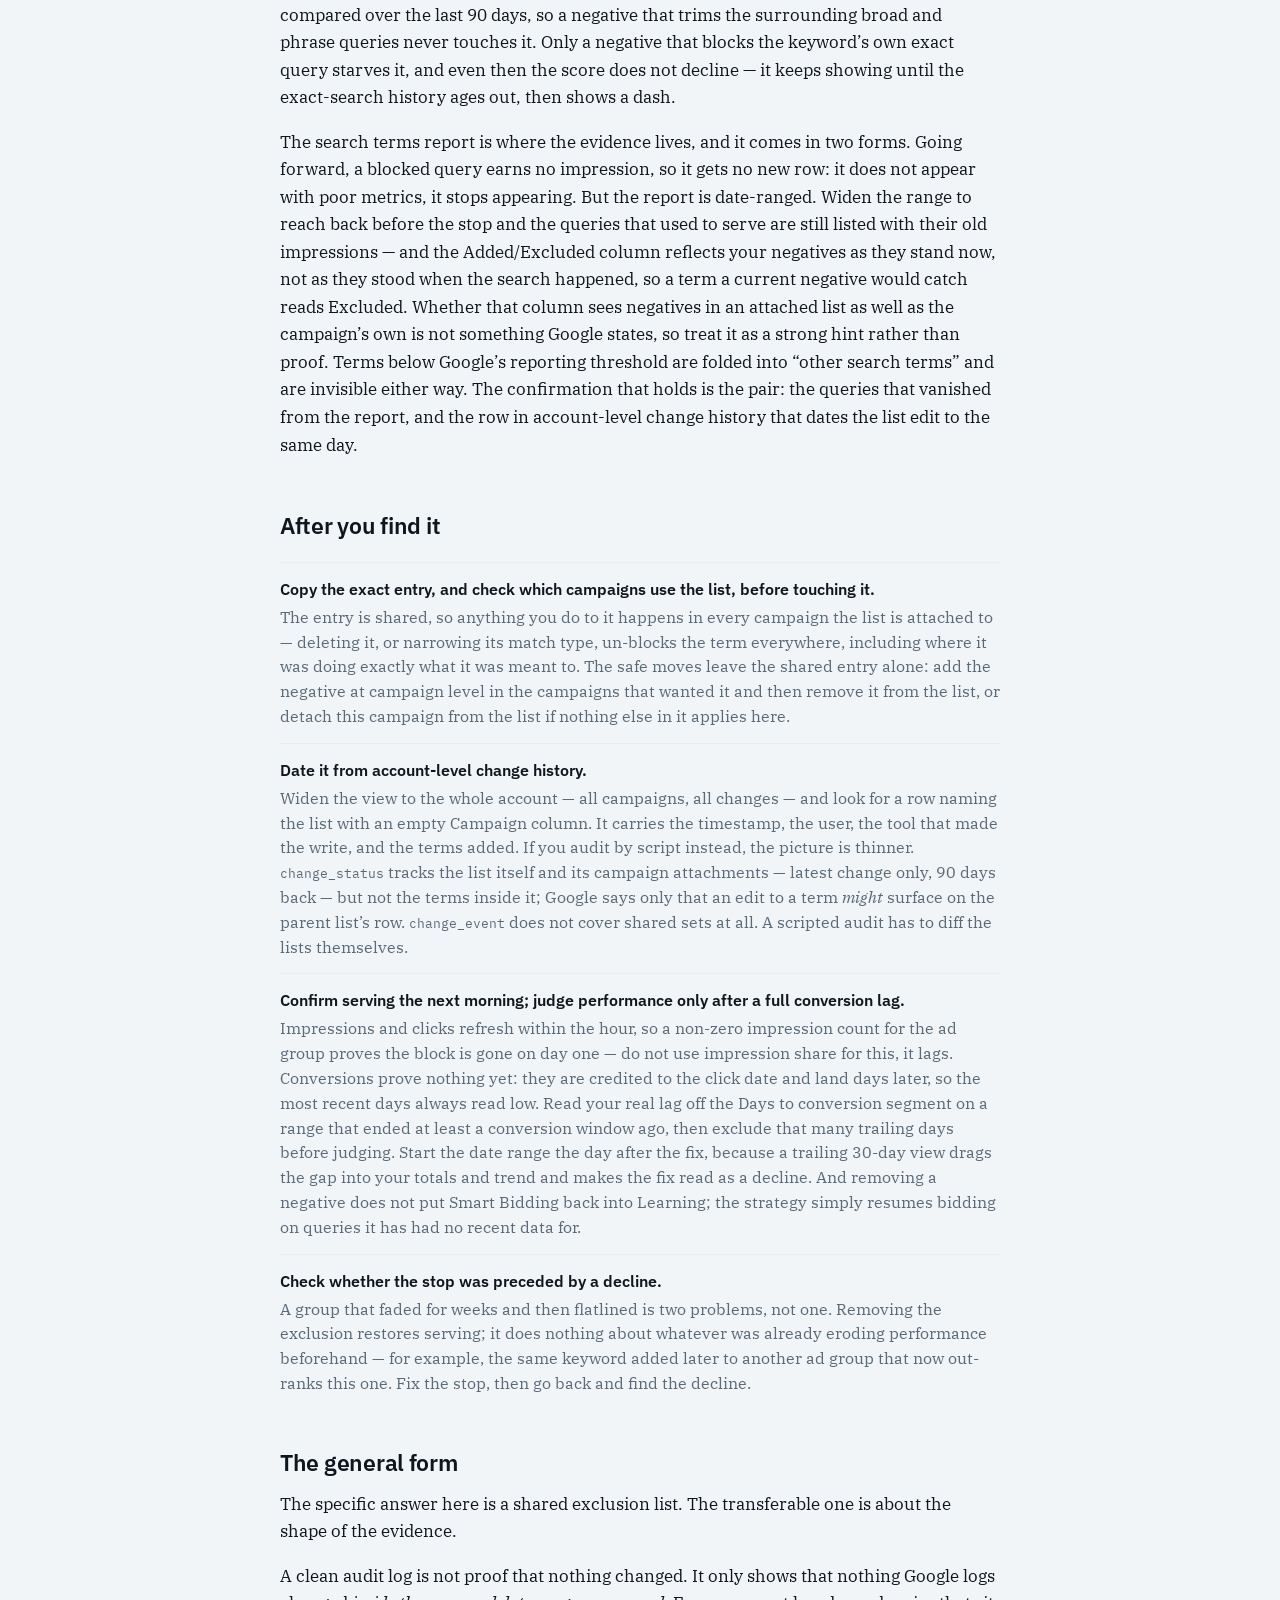
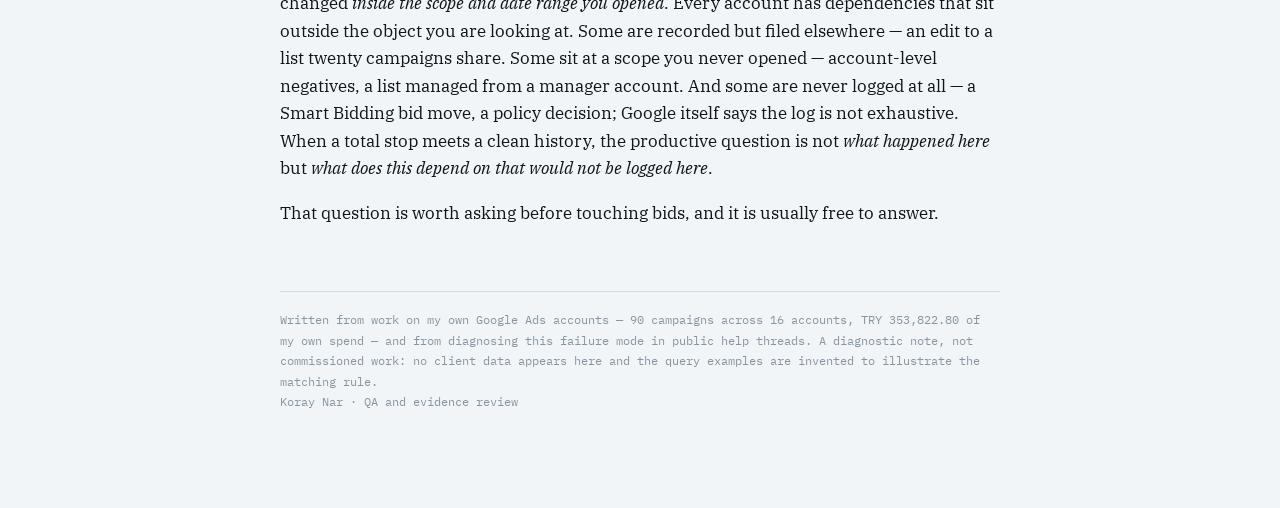
==== commit 94b6e468: "Remove contact line and soften frequency claims on two research pages Co-Authored-By: Claude Opus 5." ====
--- a/change-history-blind-spot/index.html
+++ b/change-history-blind-spot/index.html
@@ -179,6 +179,7 @@
     font-family: var(--mono); font-size: 12px; color: var(--faint); line-height: 1.7;
   }
   footer a { color: var(--faint); }
+  @media print { .symptom, .symptom * { box-shadow: none !important; } }
 </style>
 
 <div class="wrap">
@@ -208,7 +209,7 @@
 </div>
 <p class="caption">Five green lights and a dead ad group.</p>
 
-<p>This pattern comes up constantly, and it sends people down the wrong path because every surface that is supposed to report a problem is reporting that there is no problem. The instinct is to start changing things &mdash; raise the bid, rewrite the ads, rebuild the group. That is the worst available move. Change history and the search terms report survive it, but every edit buries the real change under new rows around the exact date you need to isolate, and rebuilding the group leaves you with keywords that carry none of the search-term history that would have shown the block.</p>
+<p>This pattern is a common one in public Google Ads help threads, and it sends people down the wrong path because every surface that is supposed to report a problem is reporting that there is no problem. The instinct is to start changing things &mdash; raise the bid, rewrite the ads, rebuild the group. That is the worst available move. Change history and the search terms report survive it, but every edit buries the real change under new rows around the exact date you need to isolate, and rebuilding the group leaves you with keywords that carry none of the search-term history that would have shown the block.</p>
 
 <p>The sequence below is ordered deliberately. Each step rules out a whole class of cause and costs a couple of minutes. Work it in order and stop at the first thing that explains a total stop rather than a decline.</p>
 
@@ -288,7 +289,7 @@
   <li><b>Copy the exact entry, and check which campaigns use the list, before touching it.</b> The entry is shared, so anything you do to it happens in every campaign the list is attached to &mdash; deleting it, or narrowing its match type, un-blocks the term everywhere, including where it was doing exactly what it was meant to. The safe moves leave the shared entry alone: add the negative at campaign level in the campaigns that wanted it and then remove it from the list, or detach this campaign from the list if nothing else in it applies here.</li>
   <li><b>Date it from account-level change history.</b> Widen the view to the whole account &mdash; all campaigns, all changes &mdash; and look for a row naming the list with an empty Campaign column. It carries the timestamp, the user, the tool that made the write, and the terms added. If you audit by script instead, the picture is thinner. <span style="font-family:var(--mono);font-size:13px">change_status</span> tracks the list itself and its campaign attachments &mdash; latest change only, 90 days back &mdash; but not the terms inside it; Google says only that an edit to a term <em>might</em> surface on the parent list&rsquo;s row. <span style="font-family:var(--mono);font-size:13px">change_event</span> does not cover shared sets at all. A scripted audit has to diff the lists themselves.</li>
   <li><b>Confirm serving the next morning; judge performance only after a full conversion lag.</b> Impressions and clicks refresh within the hour, so a non-zero impression count for the ad group proves the block is gone on day one &mdash; do not use impression share for this, it lags. Conversions prove nothing yet: they are credited to the click date and land days later, so the most recent days always read low. Read your real lag off the Days to conversion segment on a range that ended at least a conversion window ago, then exclude that many trailing days before judging. Start the date range the day after the fix, because a trailing 30-day view drags the gap into your totals and trend and makes the fix read as a decline. And removing a negative does not put Smart Bidding back into Learning; the strategy simply resumes bidding on queries it has had no recent data for.</li>
-  <li><b>Check whether the stop was preceded by a decline.</b> A group that faded for weeks and then flatlined is two problems, not one. Removing the exclusion restores serving; it does nothing about whatever was already eroding performance beforehand &mdash; the same keyword added later to another ad group that now out-ranks this one is one cause I see often. Fix the stop, then go back and find the decline.</li>
+  <li><b>Check whether the stop was preceded by a decline.</b> A group that faded for weeks and then flatlined is two problems, not one. Removing the exclusion restores serving; it does nothing about whatever was already eroding performance beforehand &mdash; for example, the same keyword added later to another ad group that now out-ranks this one. Fix the stop, then go back and find the decline.</li>
 </ul>
 
 <h2>The general form</h2>
@@ -301,7 +302,7 @@
 
 <footer>
   Written from work on my own Google Ads accounts — 90 campaigns across 16 accounts, TRY 353,822.80 of my own spend — and from diagnosing this failure mode in public help threads. A diagnostic note, not commissioned work: no client data appears here and the query examples are invented to illustrate the matching rule.<br>
-  Koray Nar · <a href="mailto:koraynar@gmail.com">koraynar@gmail.com</a> · <a href="../">More work samples</a> · Related: <a href="../missing-ledger/">The Missing Ledger</a>
+  Koray Nar · QA and evidence review
 </footer>
 </div>
 </body>
